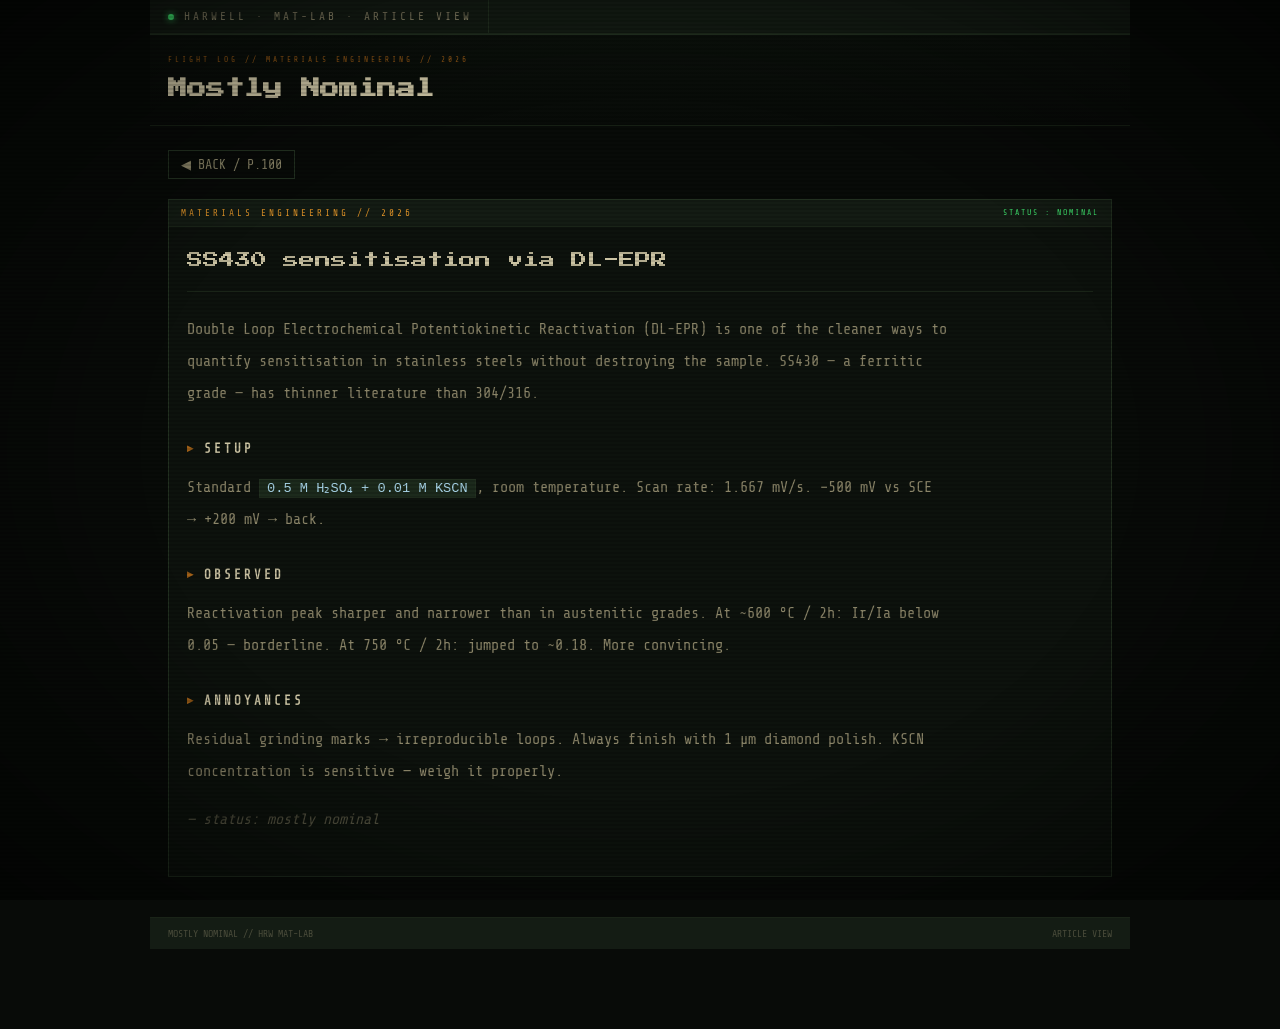
==== articles/ss430-dl-epr.html @ fa731034 "Create ss430-dl-epr.html" ====
<!DOCTYPE html>
<html lang="en">
<head>
  <meta charset="UTF-8" />
  <meta name="viewport" content="width=device-width, initial-scale=1.0" />
  <title>SS430 sensitisation via DL-EPR — Mostly Nominal</title>
  <meta name="description" content="SS430 sensitisation via DL-EPR — notes on ferritic stainless steel sensitisation and electrochemical reactivation testing.">
  <link rel="icon" type="image/png" href="../favicon.png">
  <link href="https://fonts.googleapis.com/css2?family=Press+Start+2P&family=Share+Tech+Mono&display=swap" rel="stylesheet" />
  <style>
    *, *::before, *::after { box-sizing: border-box; margin: 0; padding: 0; }

    :root {
      --bg:      #080b08;
      --surface: #0b0f0b;
      --panel:   #0d120d;
      --olive:   #141c14;
      --olive2:  #1c2a1c;
      --border:  #1a2418;
      --border2: #223020;
      --amber:   #e09428;
      --amber2:  #a06018;
      --amber3:  #5a3a08;
      --cream:   #ccc4a4;
      --cream2:  #8a8468;
      --crt:     #a8d4e8;
      --g-line:  #40e870;
      --mono:    'Share Tech Mono', 'Courier New', monospace;
      --px:      'Press Start 2P', monospace;
    }

    body {
      background: var(--bg);
      color: var(--cream);
      font-family: var(--mono);
      font-size: 16px;
      min-height: 100vh;
      position: relative;
      overflow-x: hidden;
    }

    body::before {
      content: '';
      position: fixed;
      inset: 0;
      background: repeating-linear-gradient(
        0deg,
        transparent,
        transparent 2px,
        rgba(0,0,0,0.13) 2px,
        rgba(0,0,0,0.13) 4px
      );
      pointer-events: none;
      z-index: 9999;
    }

    body::after {
      content: '';
      position: fixed;
      inset: 0;
      background: radial-gradient(ellipse at center, transparent 55%, rgba(0,0,0,0.55) 100%);
      pointer-events: none;
      z-index: 9998;
    }

    .wrap {
      max-width: 980px;
      margin: 0 auto;
      padding: 0 0 80px;
      position: relative;
      z-index: 1;
    }

    .top-strip {
      background: var(--olive);
      border-bottom: 2px solid var(--border2);
      padding: 0 18px;
      display: flex;
      align-items: stretch;
    }

    .strip-id {
      font-size: 0.7rem;
      color: var(--cream2);
      letter-spacing: 3px;
      padding: 10px 16px 10px 0;
      border-right: 1px solid var(--border2);
      display: flex;
      align-items: center;
      flex-shrink: 0;
    }

    .strip-id::before {
      content: '';
      display: inline-block;
      width: 6px;
      height: 6px;
      border-radius: 50%;
      background: var(--g-line);
      box-shadow: 0 0 6px var(--g-line);
      margin-right: 10px;
    }

    header {
      padding: 20px 18px 18px;
      border-bottom: 1px solid var(--border);
      background: linear-gradient(180deg, #0c110c 0%, var(--bg) 100%);
    }

    .h-badge {
      font-size: 0.48rem;
      letter-spacing: 3px;
      color: var(--amber2);
      margin-bottom: 8px;
    }

    h1 {
      font-family: var(--px);
      font-size: clamp(0.95rem, 2.2vw, 1.2rem);
      color: var(--cream);
      line-height: 1.8;
    }

    .content {
      padding: 24px 18px 0;
    }

    .back {
      display: inline-flex;
      align-items: center;
      gap: 7px;
      font-size: 0.84rem;
      color: var(--cream2);
      cursor: pointer;
      padding: 6px 12px;
      border: 1px solid var(--border2);
      text-decoration: none;
      margin-bottom: 20px;
      transition: color 0.1s, border-color 0.1s;
    }

    .back:hover {
      color: var(--cream);
      border-color: var(--amber2);
    }

    .post-shell {
      border: 1px solid var(--border2);
      background: var(--panel);
    }

    .post-head {
      background: var(--olive);
      border-bottom: 1px solid var(--border);
      padding: 8px 12px;
      display: flex;
      justify-content: space-between;
      gap: 12px;
      align-items: center;
      flex-wrap: wrap;
    }

    .post-meta {
      font-size: 0.58rem;
      color: var(--amber);
      letter-spacing: 3px;
    }

    .post-state {
      font-size: 0.5rem;
      color: var(--g-line);
      letter-spacing: 2px;
    }

    .post-body-wrap {
      padding: 18px 18px 24px;
    }

    .post-title {
      font-family: var(--px);
      font-size: clamp(0.85rem, 2vw, 1rem);
      line-height: 1.9;
      color: var(--cream);
      margin-bottom: 22px;
      padding-bottom: 16px;
      border-bottom: 1px solid var(--border);
    }

    .post-body {
      font-size: 0.95rem;
      line-height: 2.1;
      color: var(--cream2);
      max-width: 760px;
    }

    .post-body p { margin-bottom: 16px; }

    .post-body h3 {
      font-size: 0.78rem;
      color: var(--cream);
      letter-spacing: 3px;
      text-transform: uppercase;
      margin: 26px 0 10px;
      display: flex;
      align-items: center;
      gap: 8px;
    }

    .post-body h3::before {
      content: '▶';
      font-size: 0.52rem;
      color: var(--amber2);
    }

    .post-body code {
      background: var(--olive2);
      color: var(--crt);
      padding: 1px 7px;
      font-size: 0.9em;
      border: 1px solid var(--border2);
    }

    .post-body em {
      color: var(--cream2);
      opacity: 0.55;
      font-style: italic;
    }

    footer {
      margin-top: 40px;
      padding: 10px 18px;
      border-top: 1px solid var(--border);
      background: var(--olive);
      display: flex;
      justify-content: space-between;
      gap: 6px;
    }

    footer span {
      font-size: 0.62rem;
      color: var(--cream2);
      opacity: 0.45;
    }
  </style>
</head>
<body>
  <div class="wrap">
    <div class="top-strip">
      <div class="strip-id">HARWELL · MAT-LAB · ARTICLE VIEW</div>
    </div>

    <header>
      <div class="h-badge">FLIGHT LOG // MATERIALS ENGINEERING // 2026</div>
      <h1>Mostly Nominal</h1>
    </header>

    <div class="content">
      <a class="back" href="../index.html">◀ BACK / P.100</a>

      <div class="post-shell">
        <div class="post-head">
          <span class="post-meta">MATERIALS ENGINEERING // 2026</span>
          <span class="post-state">STATUS : NOMINAL</span>
        </div>

        <div class="post-body-wrap">
          <div class="post-title">SS430 sensitisation via DL-EPR</div>

          <div class="post-body">
            <p>Double Loop Electrochemical Potentiokinetic Reactivation (DL-EPR) is one of the cleaner ways to quantify sensitisation in stainless steels without destroying the sample. SS430 — a ferritic grade — has thinner literature than 304/316.</p>

            <h3>Setup</h3>
            <p>Standard <code>0.5 M H₂SO₄ + 0.01 M KSCN</code>, room temperature. Scan rate: 1.667 mV/s. −500 mV vs SCE → +200 mV → back.</p>

            <h3>Observed</h3>
            <p>Reactivation peak sharper and narrower than in austenitic grades. At ~600 °C / 2h: Ir/Ia below 0.05 — borderline. At 750 °C / 2h: jumped to ~0.18. More convincing.</p>

            <h3>Annoyances</h3>
            <p>Residual grinding marks → irreproducible loops. Always finish with 1 µm diamond polish. KSCN concentration is sensitive — weigh it properly.</p>

            <p><em>— status: mostly nominal</em></p>
          </div>
        </div>
      </div>
    </div>

    <footer>
      <span>MOSTLY NOMINAL // HRW MAT-LAB</span>
      <span>ARTICLE VIEW</span>
    </footer>
  </div>
</body>
</html>
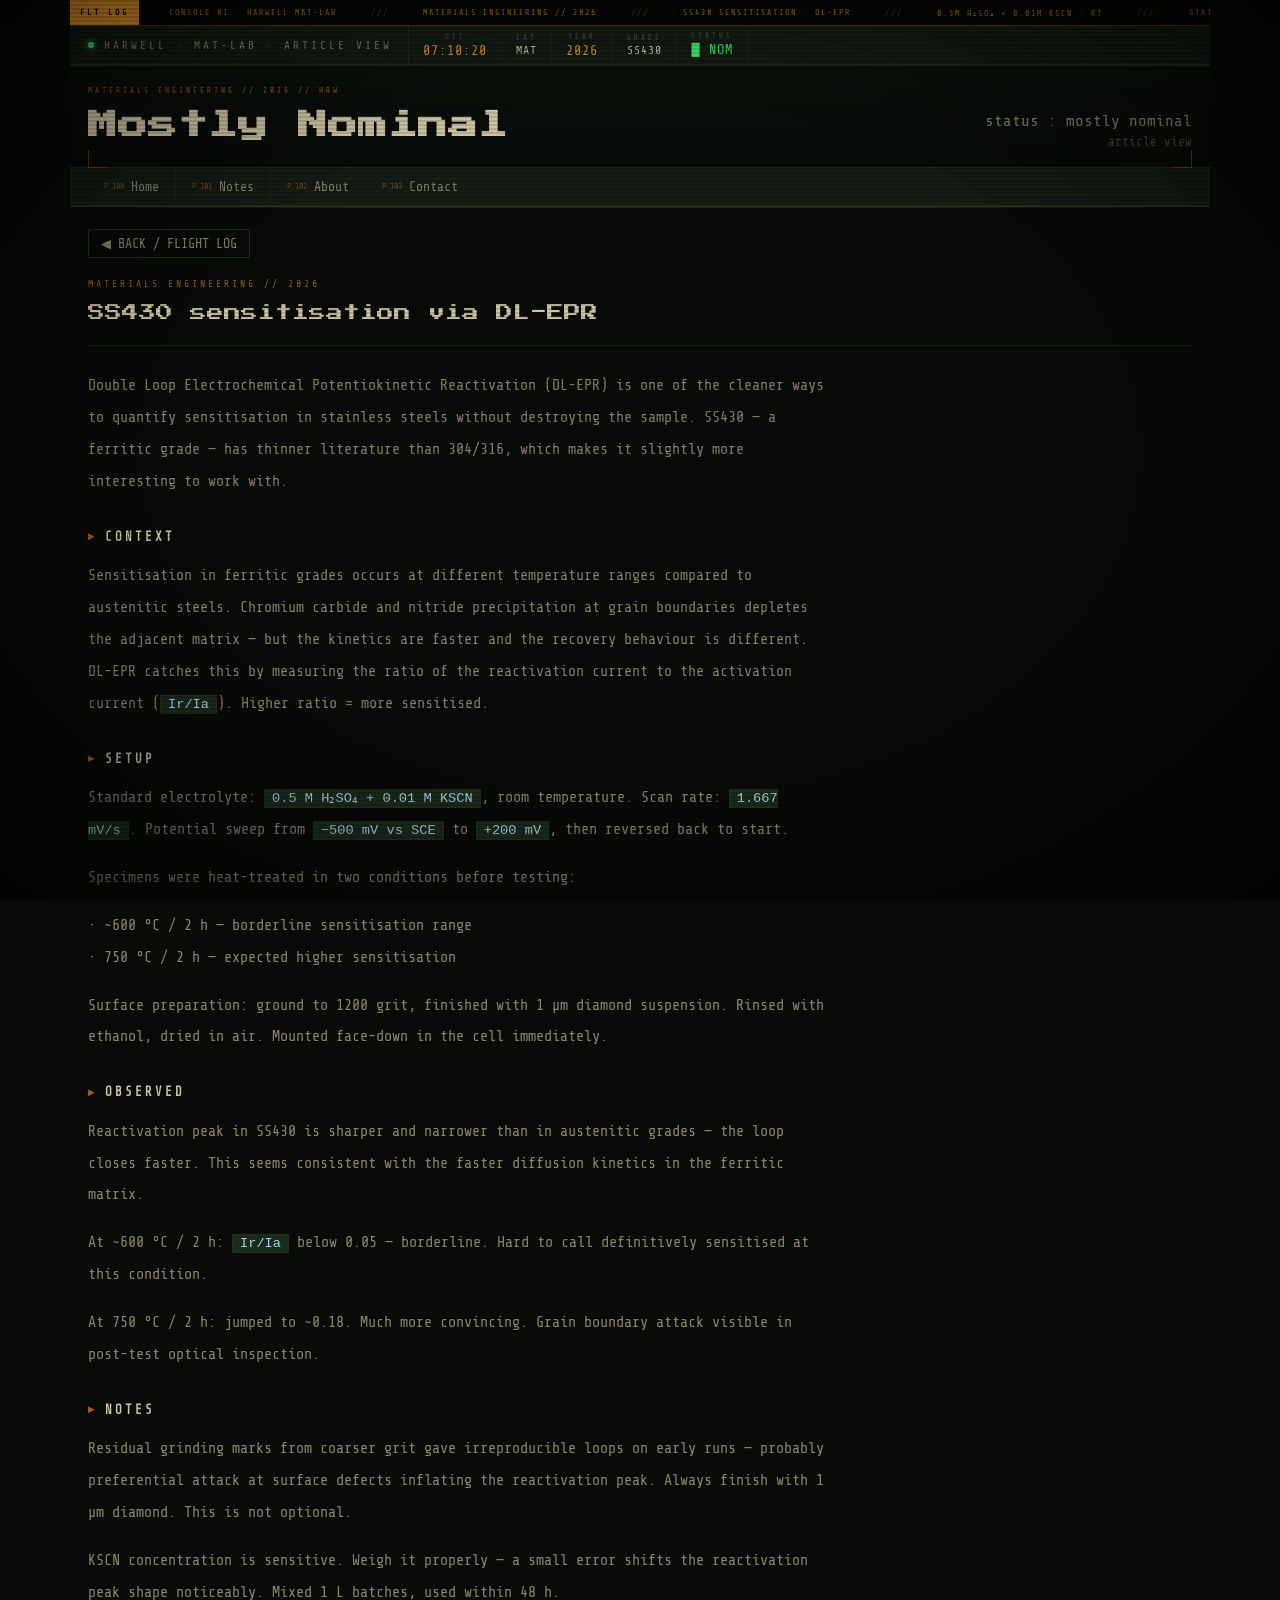
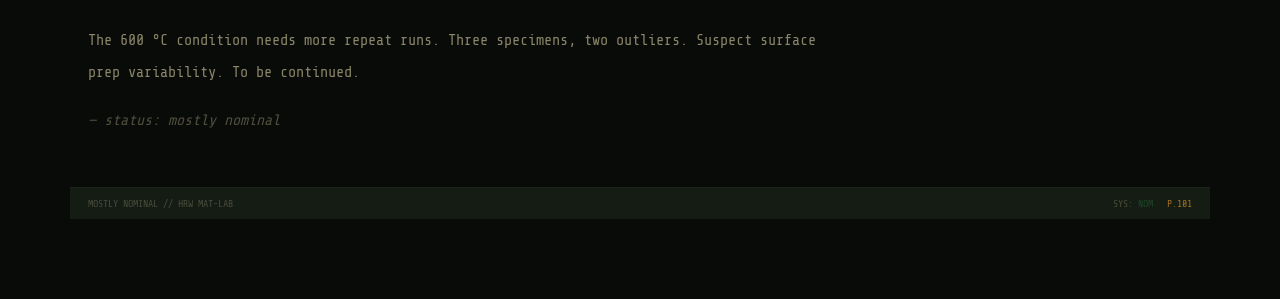
==== commit 9a21be06: "Revise HTML structure and metadata for SS430 article Updated the title and meta description for clar" ====
--- a/articles/ss430-dl-epr.html
+++ b/articles/ss430-dl-epr.html
@@ -3,291 +3,151 @@
 <head>
   <meta charset="UTF-8" />
   <meta name="viewport" content="width=device-width, initial-scale=1.0" />
-  <title>SS430 sensitisation via DL-EPR — Mostly Nominal</title>
-  <meta name="description" content="SS430 sensitisation via DL-EPR — notes on ferritic stainless steel sensitisation and electrochemical reactivation testing.">
+  <title>SS430 Sensitisation via DL-EPR — Mostly Nominal</title>
+  <meta name="description" content="DL-EPR measurements on ferritic stainless SS430 — setup, observations, and notes on surface prep.">
+  <meta name="robots" content="index, follow">
+  <meta property="og:title" content="SS430 Sensitisation via DL-EPR — Mostly Nominal">
+  <meta property="og:description" content="DL-EPR measurements on ferritic stainless SS430 — setup, observations, and notes on surface prep.">
+  <meta property="og:type" content="article">
   <link rel="icon" type="image/png" href="../favicon.png">
   <link href="https://fonts.googleapis.com/css2?family=Press+Start+2P&family=Share+Tech+Mono&display=swap" rel="stylesheet" />
-  <style>
-    *, *::before, *::after { box-sizing: border-box; margin: 0; padding: 0; }
-
-    :root {
-      --bg:      #080b08;
-      --surface: #0b0f0b;
-      --panel:   #0d120d;
-      --olive:   #141c14;
-      --olive2:  #1c2a1c;
-      --border:  #1a2418;
-      --border2: #223020;
-      --amber:   #e09428;
-      --amber2:  #a06018;
-      --amber3:  #5a3a08;
-      --cream:   #ccc4a4;
-      --cream2:  #8a8468;
-      --crt:     #a8d4e8;
-      --g-line:  #40e870;
-      --mono:    'Share Tech Mono', 'Courier New', monospace;
-      --px:      'Press Start 2P', monospace;
-    }
-
-    body {
-      background: var(--bg);
-      color: var(--cream);
-      font-family: var(--mono);
-      font-size: 16px;
-      min-height: 100vh;
-      position: relative;
-      overflow-x: hidden;
-    }
-
-    body::before {
-      content: '';
-      position: fixed;
-      inset: 0;
-      background: repeating-linear-gradient(
-        0deg,
-        transparent,
-        transparent 2px,
-        rgba(0,0,0,0.13) 2px,
-        rgba(0,0,0,0.13) 4px
-      );
-      pointer-events: none;
-      z-index: 9999;
-    }
-
-    body::after {
-      content: '';
-      position: fixed;
-      inset: 0;
-      background: radial-gradient(ellipse at center, transparent 55%, rgba(0,0,0,0.55) 100%);
-      pointer-events: none;
-      z-index: 9998;
-    }
-
-    .wrap {
-      max-width: 980px;
-      margin: 0 auto;
-      padding: 0 0 80px;
-      position: relative;
-      z-index: 1;
-    }
-
-    .top-strip {
-      background: var(--olive);
-      border-bottom: 2px solid var(--border2);
-      padding: 0 18px;
-      display: flex;
-      align-items: stretch;
-    }
-
-    .strip-id {
-      font-size: 0.7rem;
-      color: var(--cream2);
-      letter-spacing: 3px;
-      padding: 10px 16px 10px 0;
-      border-right: 1px solid var(--border2);
-      display: flex;
-      align-items: center;
-      flex-shrink: 0;
-    }
-
-    .strip-id::before {
-      content: '';
-      display: inline-block;
-      width: 6px;
-      height: 6px;
-      border-radius: 50%;
-      background: var(--g-line);
-      box-shadow: 0 0 6px var(--g-line);
-      margin-right: 10px;
-    }
-
-    header {
-      padding: 20px 18px 18px;
-      border-bottom: 1px solid var(--border);
-      background: linear-gradient(180deg, #0c110c 0%, var(--bg) 100%);
-    }
-
-    .h-badge {
-      font-size: 0.48rem;
-      letter-spacing: 3px;
-      color: var(--amber2);
-      margin-bottom: 8px;
-    }
-
-    h1 {
-      font-family: var(--px);
-      font-size: clamp(0.95rem, 2.2vw, 1.2rem);
-      color: var(--cream);
-      line-height: 1.8;
-    }
-
-    .content {
-      padding: 24px 18px 0;
-    }
-
-    .back {
-      display: inline-flex;
-      align-items: center;
-      gap: 7px;
-      font-size: 0.84rem;
-      color: var(--cream2);
-      cursor: pointer;
-      padding: 6px 12px;
-      border: 1px solid var(--border2);
-      text-decoration: none;
-      margin-bottom: 20px;
-      transition: color 0.1s, border-color 0.1s;
-    }
-
-    .back:hover {
-      color: var(--cream);
-      border-color: var(--amber2);
-    }
-
-    .post-shell {
-      border: 1px solid var(--border2);
-      background: var(--panel);
-    }
-
-    .post-head {
-      background: var(--olive);
-      border-bottom: 1px solid var(--border);
-      padding: 8px 12px;
-      display: flex;
-      justify-content: space-between;
-      gap: 12px;
-      align-items: center;
-      flex-wrap: wrap;
-    }
-
-    .post-meta {
-      font-size: 0.58rem;
-      color: var(--amber);
-      letter-spacing: 3px;
-    }
-
-    .post-state {
-      font-size: 0.5rem;
-      color: var(--g-line);
-      letter-spacing: 2px;
-    }
-
-    .post-body-wrap {
-      padding: 18px 18px 24px;
-    }
-
-    .post-title {
-      font-family: var(--px);
-      font-size: clamp(0.85rem, 2vw, 1rem);
-      line-height: 1.9;
-      color: var(--cream);
-      margin-bottom: 22px;
-      padding-bottom: 16px;
-      border-bottom: 1px solid var(--border);
-    }
-
-    .post-body {
-      font-size: 0.95rem;
-      line-height: 2.1;
-      color: var(--cream2);
-      max-width: 760px;
-    }
-
-    .post-body p { margin-bottom: 16px; }
-
-    .post-body h3 {
-      font-size: 0.78rem;
-      color: var(--cream);
-      letter-spacing: 3px;
-      text-transform: uppercase;
-      margin: 26px 0 10px;
-      display: flex;
-      align-items: center;
-      gap: 8px;
-    }
-
-    .post-body h3::before {
-      content: '▶';
-      font-size: 0.52rem;
-      color: var(--amber2);
-    }
-
-    .post-body code {
-      background: var(--olive2);
-      color: var(--crt);
-      padding: 1px 7px;
-      font-size: 0.9em;
-      border: 1px solid var(--border2);
-    }
-
-    .post-body em {
-      color: var(--cream2);
-      opacity: 0.55;
-      font-style: italic;
-    }
-
-    footer {
-      margin-top: 40px;
-      padding: 10px 18px;
-      border-top: 1px solid var(--border);
-      background: var(--olive);
-      display: flex;
-      justify-content: space-between;
-      gap: 6px;
-    }
-
-    footer span {
-      font-size: 0.62rem;
-      color: var(--cream2);
-      opacity: 0.45;
-    }
-  </style>
+  <link rel="stylesheet" href="../assets/css/style.css">
 </head>
 <body>
-  <div class="wrap">
-    <div class="top-strip">
-      <div class="strip-id">HARWELL · MAT-LAB · ARTICLE VIEW</div>
+<div class="wrap">
+
+  <div class="ticker-wrap">
+    <div class="ticker-label">FLT LOG</div>
+    <div class="ticker-track">
+      <span>CONSOLE 01 · HARWELL MAT-LAB</span><span class="sep">///</span>
+      <span>MATERIALS ENGINEERING // 2026</span><span class="sep">///</span>
+      <span>SS430 SENSITISATION · DL-EPR</span><span class="sep">///</span>
+      <span>0.5M H₂SO₄ + 0.01M KSCN · RT</span><span class="sep">///</span>
+      <span>STATUS: NOMINAL</span><span class="sep">///</span>
+      <span>CONSOLE 01 · HARWELL MAT-LAB</span><span class="sep">///</span>
+      <span>MATERIALS ENGINEERING // 2026</span><span class="sep">///</span>
+      <span>SS430 SENSITISATION · DL-EPR</span><span class="sep">///</span>
+      <span>0.5M H₂SO₄ + 0.01M KSCN · RT</span><span class="sep">///</span>
+      <span>STATUS: NOMINAL</span><span class="sep">///</span>
     </div>
+  </div>
 
-    <header>
-      <div class="h-badge">FLIGHT LOG // MATERIALS ENGINEERING // 2026</div>
-      <h1>Mostly Nominal</h1>
-    </header>
-
-    <div class="content">
-      <a class="back" href="../index.html">◀ BACK / P.100</a>
-
-      <div class="post-shell">
-        <div class="post-head">
-          <span class="post-meta">MATERIALS ENGINEERING // 2026</span>
-          <span class="post-state">STATUS : NOMINAL</span>
-        </div>
-
-        <div class="post-body-wrap">
-          <div class="post-title">SS430 sensitisation via DL-EPR</div>
-
-          <div class="post-body">
-            <p>Double Loop Electrochemical Potentiokinetic Reactivation (DL-EPR) is one of the cleaner ways to quantify sensitisation in stainless steels without destroying the sample. SS430 — a ferritic grade — has thinner literature than 304/316.</p>
-
-            <h3>Setup</h3>
-            <p>Standard <code>0.5 M H₂SO₄ + 0.01 M KSCN</code>, room temperature. Scan rate: 1.667 mV/s. −500 mV vs SCE → +200 mV → back.</p>
-
-            <h3>Observed</h3>
-            <p>Reactivation peak sharper and narrower than in austenitic grades. At ~600 °C / 2h: Ir/Ia below 0.05 — borderline. At 750 °C / 2h: jumped to ~0.18. More convincing.</p>
-
-            <h3>Annoyances</h3>
-            <p>Residual grinding marks → irreproducible loops. Always finish with 1 µm diamond polish. KSCN concentration is sensitive — weigh it properly.</p>
-
-            <p><em>— status: mostly nominal</em></p>
-          </div>
-        </div>
+  <div class="top-strip">
+    <div class="strip-id">HARWELL · MAT-LAB · ARTICLE VIEW</div>
+    <div class="readouts">
+      <div class="r-cell">
+        <span class="r-lbl">UTC</span>
+        <span class="r-val" id="clk">--:--:--</span>
+      </div>
+      <div class="r-cell">
+        <span class="r-lbl">CAT</span>
+        <span class="r-val c">MAT</span>
+      </div>
+      <div class="r-cell">
+        <span class="r-lbl">YEAR</span>
+        <span class="r-val a">2026</span>
+      </div>
+      <div class="r-cell">
+        <span class="r-lbl">GRADE</span>
+        <span class="r-val c">SS430</span>
+      </div>
+      <div class="r-cell">
+        <span class="r-lbl">STATUS</span>
+        <span class="r-val g"><span class="blink">█</span> NOM</span>
       </div>
     </div>
+  </div>
 
-    <footer>
-      <span>MOSTLY NOMINAL // HRW MAT-LAB</span>
-      <span>ARTICLE VIEW</span>
-    </footer>
+  <header>
+    <div>
+      <div class="h-badge">MATERIALS ENGINEERING // 2026 // HRW</div>
+      <h1>Mostly Nominal</h1>
+    </div>
+    <div class="h-right">
+      <div class="stat">status : mostly nominal</div>
+      <div class="sub">article view</div>
+    </div>
+  </header>
+
+  <nav>
+    <a href="../index.html"><span class="pn">P.100</span> Home</a>
+    <a href="../index.html"><span class="pn">P.101</span> Notes</a>
+    <a href="../index.html#about"><span class="pn">P.102</span> About</a>
+    <a href="../index.html#contact"><span class="pn">P.103</span> Contact</a>
+  </nav>
+
+  <div class="content">
+    <a class="back" href="../index.html">◀ BACK / FLIGHT LOG</a>
+
+    <div class="post-cat">MATERIALS ENGINEERING // 2026</div>
+    <div class="post-title">SS430 sensitisation via DL-EPR</div>
+
+    <div class="post-body">
+
+      <p>Double Loop Electrochemical Potentiokinetic Reactivation (DL-EPR) is one of the
+      cleaner ways to quantify sensitisation in stainless steels without destroying the sample.
+      SS430 — a ferritic grade — has thinner literature than 304/316, which makes it
+      slightly more interesting to work with.</p>
+
+      <h3>Context</h3>
+      <p>Sensitisation in ferritic grades occurs at different temperature ranges compared
+      to austenitic steels. Chromium carbide and nitride precipitation at grain boundaries
+      depletes the adjacent matrix — but the kinetics are faster and the recovery behaviour
+      is different. DL-EPR catches this by measuring the ratio of the reactivation current
+      to the activation current (<code>Ir/Ia</code>). Higher ratio = more sensitised.</p>
+
+      <h3>Setup</h3>
+      <p>Standard electrolyte: <code>0.5 M H₂SO₄ + 0.01 M KSCN</code>, room temperature.
+      Scan rate: <code>1.667 mV/s</code>. Potential sweep from <code>−500 mV vs SCE</code>
+      to <code>+200 mV</code>, then reversed back to start.</p>
+      <p>Specimens were heat-treated in two conditions before testing:</p>
+      <p>· ~600 °C / 2 h — borderline sensitisation range<br>
+         · 750 °C / 2 h — expected higher sensitisation</p>
+      <p>Surface preparation: ground to 1200 grit, finished with 1 µm diamond suspension.
+      Rinsed with ethanol, dried in air. Mounted face-down in the cell immediately.</p>
+
+      <h3>Observed</h3>
+      <p>Reactivation peak in SS430 is sharper and narrower than in austenitic grades —
+      the loop closes faster. This seems consistent with the faster diffusion kinetics
+      in the ferritic matrix.</p>
+      <p>At ~600 °C / 2 h: <code>Ir/Ia</code> below 0.05 — borderline. Hard to call
+      definitively sensitised at this condition.</p>
+      <p>At 750 °C / 2 h: jumped to ~0.18. Much more convincing. Grain boundary attack
+      visible in post-test optical inspection.</p>
+
+      <h3>Notes</h3>
+      <p>Residual grinding marks from coarser grit gave irreproducible loops on early runs —
+      probably preferential attack at surface defects inflating the reactivation peak.
+      Always finish with 1 µm diamond. This is not optional.</p>
+      <p>KSCN concentration is sensitive. Weigh it properly — a small error shifts the
+      reactivation peak shape noticeably. Mixed 1 L batches, used within 48 h.</p>
+      <p>The 600 °C condition needs more repeat runs. Three specimens, two outliers.
+      Suspect surface prep variability. To be continued.</p>
+
+      <p><em>— status: mostly nominal</em></p>
+
+    </div>
   </div>
+
+  <footer>
+    <span>MOSTLY NOMINAL // HRW MAT-LAB</span>
+    <div class="fc">
+      <span>SYS: <span style="color:var(--g-line)">NOM</span></span>
+      <span class="pn">P.101</span>
+    </div>
+  </footer>
+
+</div>
+
+<script>
+  function tick() {
+    const n = new Date();
+    const pad = v => String(v).padStart(2,'0');
+    const el = document.getElementById('clk');
+    if (el) el.textContent = pad(n.getUTCHours())+':'+pad(n.getUTCMinutes())+':'+pad(n.getUTCSeconds());
+  }
+  tick();
+  setInterval(tick, 1000);
+</script>
 </body>
 </html>
--- a/assets/css/style.css
+++ b/assets/css/style.css
@@ -0,0 +1,569 @@
+/* ============================================================
+   MOSTLY NOMINAL — style.css
+   Shared across index + all article pages
+   ============================================================ */
+
+*, *::before, *::after { box-sizing: border-box; margin: 0; padding: 0; }
+
+:root {
+  --bg:      #080b08;
+  --surface: #0b0f0b;
+  --panel:   #0d120d;
+  --panel2:  #0f140f;
+  --olive:   #141c14;
+  --olive2:  #1c2a1c;
+  --border:  #1a2418;
+  --border2: #223020;
+  --amber:   #e09428;
+  --amber2:  #a06018;
+  --amber3:  #5a3a08;
+  --cream:   #ccc4a4;
+  --cream2:  #8a8468;
+  --crt:     #a8d4e8;
+  --g-line:  #40e870;
+  --g-dim:   #206438;
+  --y-line:  #e0d040;
+  --r-line:  #e04030;
+  --c-line:  #30d0c8;
+  --orange:  #ff8028;
+  --mono:    'Share Tech Mono', 'Courier New', monospace;
+  --px:      'Press Start 2P', monospace;
+}
+
+body {
+  background: var(--bg);
+  color: var(--cream);
+  font-family: var(--mono);
+  font-size: 16px;
+  min-height: 100vh;
+  position: relative;
+  overflow-x: hidden;
+}
+
+/* CRT scanlines */
+body::before {
+  content: '';
+  position: fixed;
+  inset: 0;
+  background: repeating-linear-gradient(
+    0deg,
+    transparent,
+    transparent 2px,
+    rgba(0,0,0,0.13) 2px,
+    rgba(0,0,0,0.13) 4px
+  );
+  pointer-events: none;
+  z-index: 9999;
+}
+
+/* Vignette */
+body::after {
+  content: '';
+  position: fixed;
+  inset: 0;
+  background: radial-gradient(ellipse at center, transparent 55%, rgba(0,0,0,0.55) 100%);
+  pointer-events: none;
+  z-index: 9998;
+}
+
+/* ── Layout ── */
+.wrap { max-width: 1140px; margin: 0 auto; padding: 0 0 80px; }
+
+/* ── Ticker ── */
+.ticker-wrap {
+  background: #060906;
+  border-bottom: 1px solid var(--amber3);
+  overflow: hidden;
+  height: 26px;
+  display: flex;
+  align-items: center;
+}
+.ticker-label {
+  flex-shrink: 0;
+  background: var(--amber);
+  color: #050704;
+  font-size: 0.52rem;
+  letter-spacing: 3px;
+  padding: 0 10px;
+  height: 100%;
+  display: flex;
+  align-items: center;
+  font-weight: bold;
+}
+.ticker-track {
+  display: flex;
+  white-space: nowrap;
+  animation: ticker 38s linear infinite;
+}
+.ticker-track span {
+  font-size: 0.52rem;
+  color: var(--amber);
+  letter-spacing: 2px;
+  padding: 0 30px;
+  opacity: 0.75;
+}
+.ticker-track span.sep {
+  color: var(--amber3);
+  padding: 0 4px;
+  opacity: 1;
+}
+@keyframes ticker {
+  0%   { transform: translateX(0); }
+  100% { transform: translateX(-50%); }
+}
+
+/* ── Top strip ── */
+.top-strip {
+  background: var(--olive);
+  border-bottom: 2px solid var(--border2);
+  padding: 0 18px;
+  display: flex;
+  align-items: stretch;
+}
+.strip-id {
+  font-size: 0.7rem;
+  color: var(--cream2);
+  letter-spacing: 3px;
+  padding: 10px 16px 10px 0;
+  border-right: 1px solid var(--border2);
+  display: flex;
+  align-items: center;
+  flex-shrink: 0;
+}
+.strip-id::before {
+  content: '';
+  display: inline-block;
+  width: 6px; height: 6px;
+  border-radius: 50%;
+  background: var(--g-line);
+  box-shadow: 0 0 6px var(--g-line);
+  margin-right: 10px;
+  animation: bl 2.2s ease-in-out infinite;
+}
+.readouts { display: flex; flex-wrap: wrap; }
+.r-cell {
+  display: flex;
+  flex-direction: column;
+  align-items: center;
+  justify-content: center;
+  padding: 6px 14px;
+  border-right: 1px solid var(--border);
+  gap: 2px;
+}
+.r-lbl { font-size: 0.44rem; color: var(--cream2); letter-spacing: 3px; opacity: 0.55; }
+.r-val { font-size: 0.85rem; color: var(--amber); letter-spacing: 1px; }
+.r-val.g   { color: var(--g-line); }
+.r-val.c   { color: var(--cream); font-size: 0.72rem; }
+.r-val.red { color: var(--r-line); }
+
+.blink { animation: bl 1.1s step-end infinite; }
+@keyframes bl { 0%,100%{opacity:1} 50%{opacity:0} }
+
+/* ── Header ── */
+header {
+  padding: 20px 18px 18px;
+  border-bottom: 1px solid var(--border);
+  display: flex;
+  align-items: flex-end;
+  justify-content: space-between;
+  gap: 20px;
+  background: linear-gradient(180deg, #0c110c 0%, var(--bg) 100%);
+  position: relative;
+}
+header::before, header::after {
+  content: '';
+  position: absolute;
+  width: 18px; height: 18px;
+  bottom: -1px;
+}
+header::before { left: 18px;  border-left:  1px solid var(--amber3); border-bottom: 1px solid var(--amber3); }
+header::after  { right: 18px; border-right: 1px solid var(--amber3); border-bottom: 1px solid var(--amber3); }
+
+h1 {
+  font-family: var(--px);
+  font-size: clamp(1.1rem, 3vw, 1.85rem);
+  color: var(--cream);
+  line-height: 1.6;
+}
+.h-badge { font-size: 0.48rem; letter-spacing: 3px; color: var(--amber2); margin-bottom: 7px; }
+.h-right { text-align: right; }
+.h-right .stat { font-size: 1rem; color: var(--cream2); }
+.h-right .sub  { font-size: 0.78rem; color: var(--cream2); opacity: 0.5; margin-top: 5px; }
+
+/* ── Nav ── */
+nav {
+  background: var(--olive);
+  border-bottom: 2px solid var(--border2);
+  display: flex;
+  padding: 0 18px;
+  position: relative;
+}
+nav::after {
+  content: '';
+  position: absolute;
+  bottom: -3px; left: 0; right: 0;
+  height: 1px;
+  background: linear-gradient(90deg, transparent, var(--amber3) 30%, var(--amber3) 70%, transparent);
+  opacity: 0.5;
+}
+nav a {
+  font-size: 0.82rem;
+  color: var(--cream2);
+  text-decoration: none;
+  padding: 11px 16px;
+  cursor: pointer;
+  border-right: 1px solid var(--border);
+  display: flex;
+  align-items: center;
+  gap: 7px;
+  transition: background 0.1s, color 0.1s;
+}
+nav a .pn { font-size: 0.52rem; color: var(--amber2); opacity: 0.7; }
+nav a:hover,
+nav a.active { background: var(--olive2); color: var(--cream); }
+nav a.active .pn { opacity: 1; color: var(--amber); }
+nav a.active { border-top: 1px solid var(--amber3); }
+
+/* ── Content ── */
+.content { padding: 22px 18px 0; }
+
+/* ── Intro (index only) ── */
+.intro {
+  display: grid;
+  grid-template-columns: 1fr 320px;
+  gap: 18px;
+  align-items: start;
+  padding-bottom: 20px;
+  border-bottom: 1px solid var(--border);
+  margin-bottom: 20px;
+}
+.intro-left { display: flex; flex-direction: column; gap: 12px; }
+
+/* ── MC Panel ── */
+.mc-panel {
+  border: 1px solid var(--border2);
+  background: var(--panel);
+  position: relative;
+}
+.mc-panel::before {
+  content: '';
+  position: absolute;
+  top: 0; left: 0; right: 0;
+  height: 1px;
+  background: linear-gradient(90deg, var(--amber3), transparent);
+}
+.mc-panel-head {
+  background: var(--olive);
+  border-bottom: 1px solid var(--border);
+  padding: 5px 10px;
+  display: flex;
+  align-items: center;
+  justify-content: space-between;
+}
+.mc-panel-head .mc-id {
+  font-size: 0.5rem;
+  color: var(--amber);
+  letter-spacing: 3px;
+}
+.mc-panel-head .mc-status {
+  font-size: 0.46rem;
+  color: var(--g-line);
+  letter-spacing: 2px;
+  display: flex;
+  align-items: center;
+  gap: 5px;
+}
+.mc-panel-head .mc-status::before {
+  content: '';
+  width: 5px; height: 5px;
+  border-radius: 50%;
+  background: var(--g-line);
+  box-shadow: 0 0 4px var(--g-line);
+}
+.mc-panel-body { padding: 12px 14px; }
+
+.intro-text p { font-size: 0.95rem; line-height: 2; color: var(--cream2); margin-bottom: 10px; }
+.intro-text p:last-child { margin-bottom: 0; }
+.intro-text em { color: var(--cream); font-style: normal; }
+
+/* ── Status grid ── */
+.status-grid {
+  display: grid;
+  grid-template-columns: repeat(4, 1fr);
+  gap: 1px;
+  background: var(--border);
+}
+.sg-cell { background: var(--panel2); padding: 7px 8px; display: flex; flex-direction: column; gap: 2px; }
+.sg-lbl  { font-size: 0.42rem; color: var(--cream2); opacity: 0.5; letter-spacing: 2px; }
+.sg-val  { font-size: 0.8rem; letter-spacing: 1px; }
+.sg-val.g { color: var(--g-line); }
+.sg-val.a { color: var(--amber); }
+.sg-val.r { color: var(--r-line); }
+.sg-val.c { color: var(--c-line); }
+
+/* ── ISS Monitor ── */
+.iss-monitor {
+  background: #040704;
+  border: 1px solid var(--olive2);
+  border-top: 2px solid var(--border2);
+  overflow: hidden;
+  display: flex;
+  flex-direction: column;
+  position: relative;
+}
+.iss-monitor::before {
+  content: '';
+  position: absolute;
+  inset: 0;
+  box-shadow: inset 0 0 20px rgba(0,0,0,0.7);
+  pointer-events: none;
+  z-index: 1;
+}
+.iss-head {
+  background: #070d07;
+  border-bottom: 1px solid var(--border);
+  color: var(--amber);
+  font-size: 0.54rem;
+  letter-spacing: 3px;
+  padding: 6px 9px;
+  display: flex;
+  justify-content: space-between;
+  align-items: center;
+}
+.iss-head-right { font-size: 0.44rem; color: var(--cream2); opacity: 0.4; letter-spacing: 2px; }
+.iss-monitor canvas { display: block; width: 100%; position: relative; z-index: 0; }
+.iss-readout {
+  background: #030603;
+  border-top: 1px solid var(--border);
+  padding: 6px 9px;
+  display: grid;
+  grid-template-columns: 1fr 1fr 1fr auto;
+  gap: 4px;
+  align-items: center;
+}
+.iss-readout .ir     { display: flex; flex-direction: column; gap: 1px; }
+.iss-readout .ir-lbl { font-size: 0.38rem; color: var(--cream2); opacity: 0.4; letter-spacing: 2px; }
+.iss-readout .ir-val { font-size: 0.7rem; color: var(--orange); letter-spacing: 1px; }
+.iss-label  { font-size: 0.38rem; color: var(--cream2); opacity: 0.3; letter-spacing: 2px; text-align: right; }
+.iss-credit {
+  background: #020402;
+  border-top: 1px solid rgba(34,48,32,0.65);
+  padding: 4px 9px 5px;
+  font-size: 0.34rem;
+  letter-spacing: 1.5px;
+  color: var(--cream2);
+  opacity: 0.42;
+  text-align: right;
+  position: relative;
+  z-index: 2;
+}
+
+/* ── Bench panel (index) ── */
+.bench { margin-bottom: 18px; }
+.bench .mc-panel-body p { font-size: 0.95rem; line-height: 1.9; color: var(--cream2); }
+
+/* ── Section label ── */
+.s-label {
+  font-size: 0.66rem;
+  color: var(--cream2);
+  letter-spacing: 3px;
+  display: flex;
+  align-items: center;
+  gap: 10px;
+  margin-bottom: 14px;
+  opacity: 0.8;
+}
+.s-label .tag {
+  background: var(--olive2);
+  color: var(--amber);
+  padding: 4px 9px;
+  font-size: 0.52rem;
+  letter-spacing: 3px;
+  border: 1px solid var(--amber3);
+}
+.s-label::after { content:''; flex:1; height:1px; background: linear-gradient(90deg, var(--border), transparent); }
+
+/* ── Category accordions (index) ── */
+.cats { display: flex; flex-direction: column; gap: 5px; }
+.cat  { border: 1px solid var(--border2); background: var(--panel); position: relative; }
+.cat.d-m { border-left: 2px solid var(--c-line); }
+.cat.d-t { border-left: 2px solid var(--g-line); }
+.cat.d-l { border-left: 2px solid var(--amber); }
+.cat.d-f { border-left: 2px solid var(--r-line); }
+
+.cat-toggle {
+  display: flex;
+  align-items: center;
+  gap: 10px;
+  padding: 11px 14px;
+  cursor: pointer;
+  user-select: none;
+  transition: background 0.1s;
+}
+.cat-toggle:hover { background: var(--olive); }
+.cat-arr { font-size: 0.6rem; color: var(--cream2); transition: transform 0.12s; flex-shrink: 0; opacity: 0.4; }
+.cat.open .cat-arr { transform: rotate(90deg); opacity: 0.9; }
+
+.cat-dot { width: 8px; height: 8px; border-radius: 50%; flex-shrink: 0; }
+.d-m .cat-dot { background: var(--c-line); box-shadow: 0 0 6px var(--c-line); }
+.d-t .cat-dot { background: var(--g-line); box-shadow: 0 0 6px var(--g-line); }
+.d-l .cat-dot { background: var(--amber);  box-shadow: 0 0 6px var(--amber);  }
+.d-f .cat-dot { background: var(--r-line); box-shadow: 0 0 6px var(--r-line); }
+
+.cat-name { font-size: 0.95rem; color: var(--cream); flex: 1; }
+.cat-stat { font-size: 0.56rem; color: var(--cream2); letter-spacing: 2px; opacity: 0.5; }
+.cat.open .cat-stat { color: var(--amber); opacity: 0.9; }
+
+.cat-body {
+  display: none;
+  border-top: 1px solid var(--border);
+  padding: 10px 14px 14px 38px;
+  background: var(--surface);
+}
+.cat.open .cat-body { display: block; }
+
+.yr { font-size: 0.66rem; color: var(--cream2); letter-spacing: 2px; margin: 4px 0 9px; opacity: 0.5; }
+
+/* ── Entry rows ── */
+.entry {
+  display: flex;
+  align-items: center;
+  gap: 10px;
+  padding: 7px 0;
+  font-size: 0.95rem;
+  border-bottom: 1px solid var(--surface);
+}
+.entry:last-child { border-bottom: none; }
+.entry a { color: var(--cream2); text-decoration: none; cursor: pointer; transition: color 0.1s; }
+.entry a::before { content: '→ '; color: var(--amber2); }
+.entry a:hover { color: var(--cream); }
+.entry .ntag {
+  font-size: 0.52rem;
+  border: 1px solid var(--amber2);
+  color: var(--amber);
+  padding: 2px 6px;
+  margin-left: auto;
+  background: rgba(160,96,24,0.08);
+}
+.entry.soon { color: var(--cream2); opacity: 0.35; font-size: 0.88rem; }
+.entry.soon::before { content: '· '; }
+
+/* ── Back button ── */
+.back {
+  display: inline-flex;
+  align-items: center;
+  gap: 7px;
+  font-size: 0.84rem;
+  color: var(--cream2);
+  cursor: pointer;
+  padding: 6px 12px;
+  border: 1px solid var(--border2);
+  text-decoration: none;
+  margin-bottom: 20px;
+  transition: color 0.1s, border-color 0.1s;
+}
+.back:hover { color: var(--cream); border-color: var(--amber2); }
+
+/* ── Article / Post styles ── */
+.post-cat {
+  font-size: 0.62rem;
+  color: var(--amber2);
+  letter-spacing: 3px;
+  margin-bottom: 8px;
+}
+.post-title {
+  font-family: var(--px);
+  font-size: clamp(0.85rem, 2.2vw, 1.05rem);
+  line-height: 1.9;
+  color: var(--cream);
+  margin-bottom: 24px;
+  padding-bottom: 16px;
+  border-bottom: 1px solid var(--border);
+}
+.post-body {
+  font-size: 0.95rem;
+  line-height: 2.1;
+  color: var(--cream2);
+  max-width: 740px;
+}
+.post-body p { margin-bottom: 16px; }
+.post-body h3 {
+  font-size: 0.78rem;
+  color: var(--cream);
+  letter-spacing: 3px;
+  text-transform: uppercase;
+  margin: 26px 0 10px;
+  display: flex;
+  align-items: center;
+  gap: 8px;
+}
+.post-body h3::before { content: '▶'; font-size: 0.52rem; color: var(--amber2); }
+.post-body code {
+  background: var(--olive2);
+  color: var(--crt);
+  padding: 1px 7px;
+  font-size: 0.9em;
+  border: 1px solid var(--border2);
+}
+.post-body em { color: var(--cream2); opacity: 0.55; font-style: italic; }
+
+/* ── Figure / image captions (articles) ── */
+.fig {
+  margin: 22px 0;
+  border: 1px solid var(--olive2);
+  border-top: 2px solid var(--border2);
+  background: #030503;
+  padding: 10px;
+}
+.fig img {
+  display: block;
+  width: 100%;
+  max-width: 100%;
+  height: auto;
+}
+.fig figcaption {
+  margin-top: 7px;
+  font-size: 0.52rem;
+  color: var(--cream2);
+  opacity: 0.55;
+  letter-spacing: 1.5px;
+}
+
+/* ── Static pages (about / contact) ── */
+.s-title {
+  font-family: var(--px);
+  font-size: 0.88rem;
+  color: var(--cream);
+  letter-spacing: 3px;
+  margin-bottom: 20px;
+  padding-bottom: 14px;
+  border-bottom: 1px solid var(--border);
+}
+.s-body { font-size: 0.95rem; line-height: 2.1; color: var(--cream2); max-width: 640px; }
+.s-body p { margin-bottom: 16px; }
+.contact-email { color: var(--crt); text-decoration: none; }
+
+/* ── Footer ── */
+footer {
+  margin-top: 50px;
+  padding: 10px 18px;
+  border-top: 1px solid var(--border);
+  background: var(--olive);
+  display: flex;
+  justify-content: space-between;
+  align-items: center;
+  gap: 6px;
+}
+footer span    { font-size: 0.62rem; color: var(--cream2); opacity: 0.45; }
+footer .pn     { opacity: 0.7; color: var(--amber); }
+footer .fc     { display: flex; gap: 14px; }
+
+/* ── Responsive ── */
+@media (max-width: 780px) {
+  .intro { grid-template-columns: 1fr; }
+  header { flex-direction: column; align-items: flex-start; }
+  .h-right { text-align: left; }
+  nav { flex-wrap: wrap; }
+  .top-strip { flex-direction: column; }
+  .status-grid { grid-template-columns: repeat(2, 1fr); }
+}
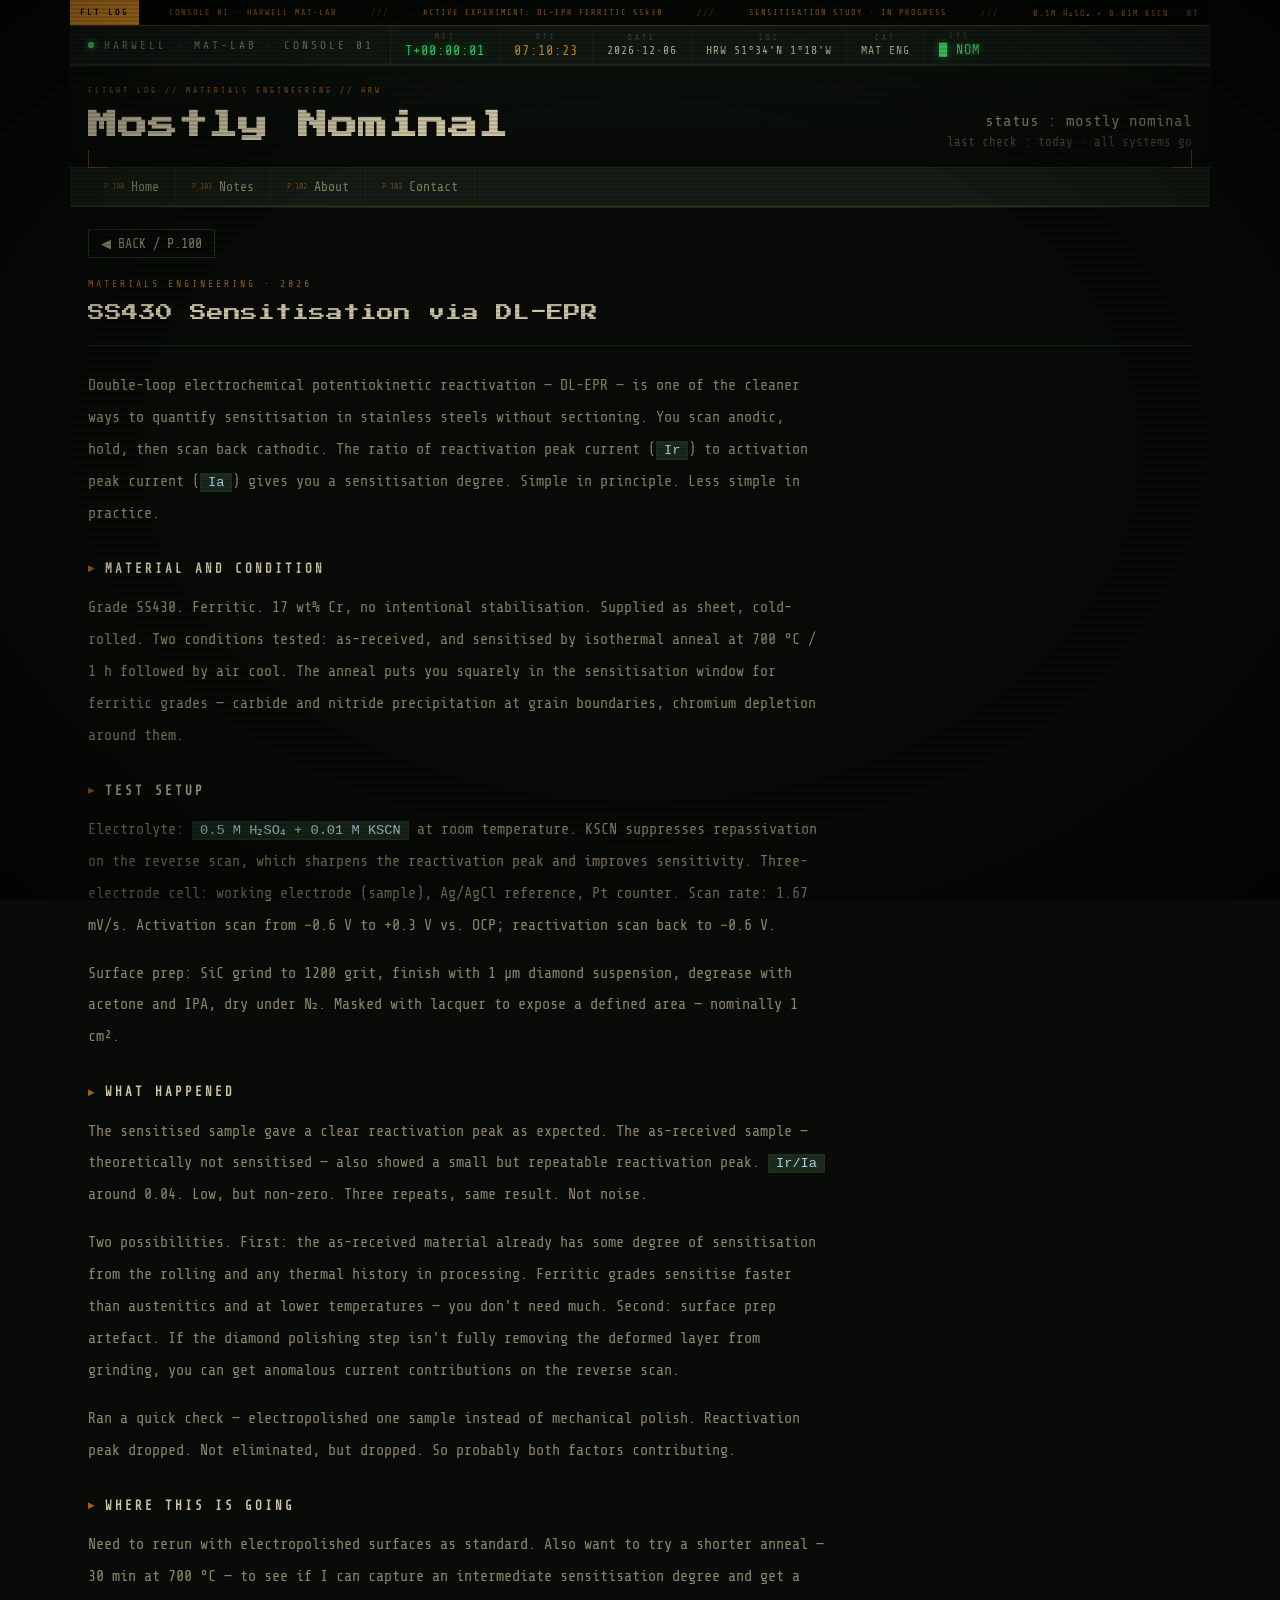
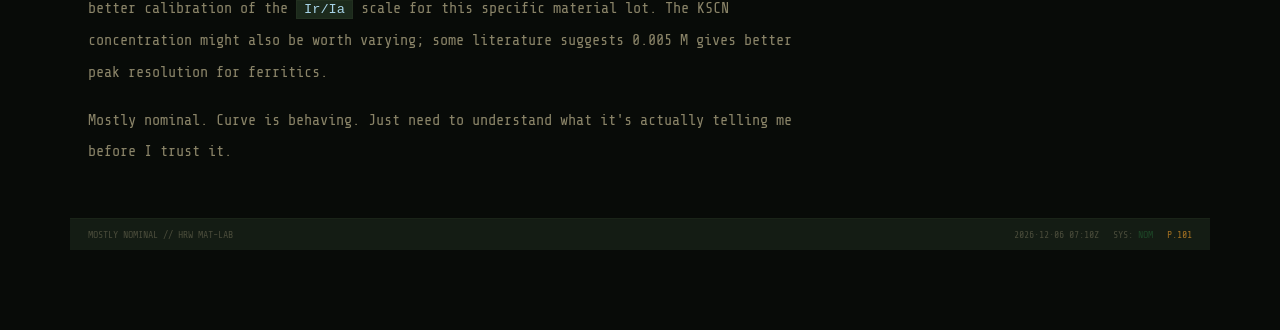
==== commit e67437a8: "Revise content and descriptions for SS430 DL-EPR article Updated the HTML content to provide a more " ====
--- a/articles/ss430-dl-epr.html
+++ b/articles/ss430-dl-epr.html
@@ -4,10 +4,9 @@
   <meta charset="UTF-8" />
   <meta name="viewport" content="width=device-width, initial-scale=1.0" />
   <title>SS430 Sensitisation via DL-EPR — Mostly Nominal</title>
-  <meta name="description" content="DL-EPR measurements on ferritic stainless SS430 — setup, observations, and notes on surface prep.">
+  <meta name="description" content="Double-loop electrochemical potentiokinetic reactivation testing on ferritic stainless steel SS430. Sensitisation study, surface prep observations, and anomalous curve behaviour.">
   <meta name="robots" content="index, follow">
   <meta property="og:title" content="SS430 Sensitisation via DL-EPR — Mostly Nominal">
-  <meta property="og:description" content="DL-EPR measurements on ferritic stainless SS430 — setup, observations, and notes on surface prep.">
   <meta property="og:type" content="article">
   <link rel="icon" type="image/png" href="../favicon.png">
   <link href="https://fonts.googleapis.com/css2?family=Press+Start+2P&family=Share+Tech+Mono&display=swap" rel="stylesheet" />
@@ -20,39 +19,43 @@
     <div class="ticker-label">FLT LOG</div>
     <div class="ticker-track">
       <span>CONSOLE 01 · HARWELL MAT-LAB</span><span class="sep">///</span>
-      <span>MATERIALS ENGINEERING // 2026</span><span class="sep">///</span>
-      <span>SS430 SENSITISATION · DL-EPR</span><span class="sep">///</span>
+      <span>ACTIVE EXPERIMENT: DL-EPR FERRITIC SS430</span><span class="sep">///</span>
+      <span>SENSITISATION STUDY · IN PROGRESS</span><span class="sep">///</span>
       <span>0.5M H₂SO₄ + 0.01M KSCN · RT</span><span class="sep">///</span>
-      <span>STATUS: NOMINAL</span><span class="sep">///</span>
+      <span>SYS STATUS: NOMINAL</span><span class="sep">///</span>
       <span>CONSOLE 01 · HARWELL MAT-LAB</span><span class="sep">///</span>
-      <span>MATERIALS ENGINEERING // 2026</span><span class="sep">///</span>
-      <span>SS430 SENSITISATION · DL-EPR</span><span class="sep">///</span>
+      <span>ACTIVE EXPERIMENT: DL-EPR FERRITIC SS430</span><span class="sep">///</span>
+      <span>SENSITISATION STUDY · IN PROGRESS</span><span class="sep">///</span>
       <span>0.5M H₂SO₄ + 0.01M KSCN · RT</span><span class="sep">///</span>
-      <span>STATUS: NOMINAL</span><span class="sep">///</span>
+      <span>SYS STATUS: NOMINAL</span><span class="sep">///</span>
     </div>
   </div>
 
   <div class="top-strip">
-    <div class="strip-id">HARWELL · MAT-LAB · ARTICLE VIEW</div>
+    <div class="strip-id">HARWELL · MAT-LAB · CONSOLE 01</div>
     <div class="readouts">
+      <div class="r-cell">
+        <span class="r-lbl">MET</span>
+        <span class="r-val g" id="met">T+00:00:00</span>
+      </div>
       <div class="r-cell">
         <span class="r-lbl">UTC</span>
         <span class="r-val" id="clk">--:--:--</span>
       </div>
       <div class="r-cell">
-        <span class="r-lbl">CAT</span>
-        <span class="r-val c">MAT</span>
+        <span class="r-lbl">DATE</span>
+        <span class="r-val c" id="datestamp">---- -- --</span>
       </div>
       <div class="r-cell">
-        <span class="r-lbl">YEAR</span>
-        <span class="r-val a">2026</span>
+        <span class="r-lbl">LOC</span>
+        <span class="r-val c">HRW 51°34'N 1°18'W</span>
       </div>
       <div class="r-cell">
-        <span class="r-lbl">GRADE</span>
-        <span class="r-val c">SS430</span>
+        <span class="r-lbl">CAT</span>
+        <span class="r-val c">MAT ENG</span>
       </div>
       <div class="r-cell">
-        <span class="r-lbl">STATUS</span>
+        <span class="r-lbl">SYS</span>
         <span class="r-val g"><span class="blink">█</span> NOM</span>
       </div>
     </div>
@@ -60,12 +63,12 @@
 
   <header>
     <div>
-      <div class="h-badge">MATERIALS ENGINEERING // 2026 // HRW</div>
+      <div class="h-badge">FLIGHT LOG // MATERIALS ENGINEERING // HRW</div>
       <h1>Mostly Nominal</h1>
     </div>
     <div class="h-right">
       <div class="stat">status : mostly nominal</div>
-      <div class="sub">article view</div>
+      <div class="sub">last check : today · all systems go</div>
     </div>
   </header>
 
@@ -77,77 +80,102 @@
   </nav>
 
   <div class="content">
-    <a class="back" href="../index.html">◀ BACK / FLIGHT LOG</a>
 
-    <div class="post-cat">MATERIALS ENGINEERING // 2026</div>
-    <div class="post-title">SS430 sensitisation via DL-EPR</div>
+    <a class="back" href="../index.html">◀ BACK / P.100</a>
+
+    <div class="post-cat">MATERIALS ENGINEERING · 2026</div>
+    <div class="post-title">SS430 Sensitisation via DL-EPR</div>
 
     <div class="post-body">
 
-      <p>Double Loop Electrochemical Potentiokinetic Reactivation (DL-EPR) is one of the
-      cleaner ways to quantify sensitisation in stainless steels without destroying the sample.
-      SS430 — a ferritic grade — has thinner literature than 304/316, which makes it
-      slightly more interesting to work with.</p>
+      <p>Double-loop electrochemical potentiokinetic reactivation — DL-EPR — is one of the cleaner
+         ways to quantify sensitisation in stainless steels without sectioning. You scan anodic,
+         hold, then scan back cathodic. The ratio of reactivation peak current (<code>Ir</code>)
+         to activation peak current (<code>Ia</code>) gives you a sensitisation degree.
+         Simple in principle. Less simple in practice.</p>
 
-      <h3>Context</h3>
-      <p>Sensitisation in ferritic grades occurs at different temperature ranges compared
-      to austenitic steels. Chromium carbide and nitride precipitation at grain boundaries
-      depletes the adjacent matrix — but the kinetics are faster and the recovery behaviour
-      is different. DL-EPR catches this by measuring the ratio of the reactivation current
-      to the activation current (<code>Ir/Ia</code>). Higher ratio = more sensitised.</p>
+      <h3>Material and condition</h3>
 
-      <h3>Setup</h3>
-      <p>Standard electrolyte: <code>0.5 M H₂SO₄ + 0.01 M KSCN</code>, room temperature.
-      Scan rate: <code>1.667 mV/s</code>. Potential sweep from <code>−500 mV vs SCE</code>
-      to <code>+200 mV</code>, then reversed back to start.</p>
-      <p>Specimens were heat-treated in two conditions before testing:</p>
-      <p>· ~600 °C / 2 h — borderline sensitisation range<br>
-         · 750 °C / 2 h — expected higher sensitisation</p>
-      <p>Surface preparation: ground to 1200 grit, finished with 1 µm diamond suspension.
-      Rinsed with ethanol, dried in air. Mounted face-down in the cell immediately.</p>
+      <p>Grade SS430. Ferritic. 17 wt% Cr, no intentional stabilisation. Supplied as sheet,
+         cold-rolled. Two conditions tested: as-received, and sensitised by isothermal anneal
+         at 700 °C / 1 h followed by air cool. The anneal puts you squarely in the sensitisation
+         window for ferritic grades — carbide and nitride precipitation at grain boundaries,
+         chromium depletion around them.</p>
 
-      <h3>Observed</h3>
-      <p>Reactivation peak in SS430 is sharper and narrower than in austenitic grades —
-      the loop closes faster. This seems consistent with the faster diffusion kinetics
-      in the ferritic matrix.</p>
-      <p>At ~600 °C / 2 h: <code>Ir/Ia</code> below 0.05 — borderline. Hard to call
-      definitively sensitised at this condition.</p>
-      <p>At 750 °C / 2 h: jumped to ~0.18. Much more convincing. Grain boundary attack
-      visible in post-test optical inspection.</p>
+      <h3>Test setup</h3>
 
-      <h3>Notes</h3>
-      <p>Residual grinding marks from coarser grit gave irreproducible loops on early runs —
-      probably preferential attack at surface defects inflating the reactivation peak.
-      Always finish with 1 µm diamond. This is not optional.</p>
-      <p>KSCN concentration is sensitive. Weigh it properly — a small error shifts the
-      reactivation peak shape noticeably. Mixed 1 L batches, used within 48 h.</p>
-      <p>The 600 °C condition needs more repeat runs. Three specimens, two outliers.
-      Suspect surface prep variability. To be continued.</p>
+      <p>Electrolyte: <code>0.5 M H₂SO₄ + 0.01 M KSCN</code> at room temperature. KSCN
+         suppresses repassivation on the reverse scan, which sharpens the reactivation peak
+         and improves sensitivity. Three-electrode cell: working electrode (sample), Ag/AgCl
+         reference, Pt counter. Scan rate: 1.67 mV/s. Activation scan from −0.6 V to +0.3 V
+         vs. OCP; reactivation scan back to −0.6 V.</p>
 
-      <p><em>— status: mostly nominal</em></p>
+      <p>Surface prep: SiC grind to 1200 grit, finish with 1 µm diamond suspension,
+         degrease with acetone and IPA, dry under N₂. Masked with lacquer to expose
+         a defined area — nominally 1 cm².</p>
 
-    </div>
-  </div>
+      <h3>What happened</h3>
+
+      <p>The sensitised sample gave a clear reactivation peak as expected. The as-received
+         sample — theoretically not sensitised — also showed a small but repeatable
+         reactivation peak. <code>Ir/Ia</code> around 0.04. Low, but non-zero. Three repeats,
+         same result. Not noise.</p>
+
+      <p>Two possibilities. First: the as-received material already has some degree of
+         sensitisation from the rolling and any thermal history in processing. Ferritic grades
+         sensitise faster than austenitics and at lower temperatures — you don't need much.
+         Second: surface prep artefact. If the diamond polishing step isn't fully removing
+         the deformed layer from grinding, you can get anomalous current contributions on
+         the reverse scan.</p>
+
+      <p>Ran a quick check — electropolished one sample instead of mechanical polish.
+         Reactivation peak dropped. Not eliminated, but dropped. So probably both factors
+         contributing.</p>
+
+      <h3>Where this is going</h3>
+
+      <p>Need to rerun with electropolished surfaces as standard. Also want to try a shorter
+         anneal — 30 min at 700 °C — to see if I can capture an intermediate sensitisation
+         degree and get a better calibration of the <code>Ir/Ia</code> scale for this
+         specific material lot. The KSCN concentration might also be worth varying; some
+         literature suggests 0.005 M gives better peak resolution for ferritics.</p>
+
+      <p>Mostly nominal. Curve is behaving. Just need to understand what it's actually
+         telling me before I trust it.</p>
+
+    </div><!-- /.post-body -->
+
+  </div><!-- /.content -->
 
   <footer>
     <span>MOSTLY NOMINAL // HRW MAT-LAB</span>
     <div class="fc">
+      <span id="footer-ts">----·--·-- --:--Z</span>
       <span>SYS: <span style="color:var(--g-line)">NOM</span></span>
       <span class="pn">P.101</span>
     </div>
   </footer>
 
-</div>
+</div><!-- /.wrap -->
 
 <script>
+  const t0 = Date.now();
   function tick() {
     const n = new Date();
     const pad = v => String(v).padStart(2,'0');
-    const el = document.getElementById('clk');
-    if (el) el.textContent = pad(n.getUTCHours())+':'+pad(n.getUTCMinutes())+':'+pad(n.getUTCSeconds());
+    const hh = pad(n.getUTCHours());
+    const mm = pad(n.getUTCMinutes());
+    const ss = pad(n.getUTCSeconds());
+    const yr = n.getUTCFullYear();
+    const mo = pad(n.getUTCMonth() + 1);
+    const dy = pad(n.getUTCDate());
+    document.getElementById('clk').textContent = hh+':'+mm+':'+ss;
+    document.getElementById('datestamp').textContent = yr+'·'+mo+'·'+dy;
+    document.getElementById('footer-ts').textContent = yr+'·'+mo+'·'+dy+' '+hh+':'+mm+'Z';
+    const e = Math.floor((Date.now()-t0)/1000);
+    document.getElementById('met').textContent = 'T+'+pad(Math.floor(e/3600))+':'+pad(Math.floor((e%3600)/60))+':'+pad(e%60);
   }
-  tick();
-  setInterval(tick, 1000);
+  window.addEventListener('load', () => { tick(); setInterval(tick, 1000); });
 </script>
 </body>
 </html>
--- a/assets/css/style.css
+++ b/assets/css/style.css
@@ -1,10 +1,5 @@
-/* ============================================================
-   MOSTLY NOMINAL — style.css
-   Shared across index + all article pages
-   ============================================================ */
 
 *, *::before, *::after { box-sizing: border-box; margin: 0; padding: 0; }
-
 :root {
   --bg:      #080b08;
   --surface: #0b0f0b;
@@ -29,7 +24,6 @@
   --mono:    'Share Tech Mono', 'Courier New', monospace;
   --px:      'Press Start 2P', monospace;
 }
-
 body {
   background: var(--bg);
   color: var(--cream);
@@ -39,7 +33,6 @@
   position: relative;
   overflow-x: hidden;
 }
-
 /* CRT scanlines */
 body::before {
   content: '';
@@ -55,7 +48,6 @@
   pointer-events: none;
   z-index: 9999;
 }
-
 /* Vignette */
 body::after {
   content: '';
@@ -66,9 +58,25 @@
   z-index: 9998;
 }
 
+/* ── Selection ── */
+::selection {
+  background: var(--amber3);
+  color: var(--cream);
+}
+
+/* ── Focus ── */
+:focus-visible {
+  outline: 1px solid var(--amber2);
+  outline-offset: 2px;
+}
+
+/* ── Custom scrollbar ── */
+::-webkit-scrollbar { width: 6px; background: var(--bg); }
+::-webkit-scrollbar-thumb { background: var(--border2); }
+::-webkit-scrollbar-thumb:hover { background: var(--amber3); }
+
 /* ── Layout ── */
 .wrap { max-width: 1140px; margin: 0 auto; padding: 0 0 80px; }
-
 /* ── Ticker ── */
 .ticker-wrap {
   background: #060906;
@@ -111,7 +119,6 @@
   0%   { transform: translateX(0); }
   100% { transform: translateX(-50%); }
 }
-
 /* ── Top strip ── */
 .top-strip {
   background: var(--olive);
@@ -152,13 +159,11 @@
 }
 .r-lbl { font-size: 0.44rem; color: var(--cream2); letter-spacing: 3px; opacity: 0.55; }
 .r-val { font-size: 0.85rem; color: var(--amber); letter-spacing: 1px; }
-.r-val.g   { color: var(--g-line); }
+.r-val.g   { color: var(--g-line); text-shadow: 0 0 8px rgba(64,232,112,0.5); }
 .r-val.c   { color: var(--cream); font-size: 0.72rem; }
 .r-val.red { color: var(--r-line); }
-
 .blink { animation: bl 1.1s step-end infinite; }
 @keyframes bl { 0%,100%{opacity:1} 50%{opacity:0} }
-
 /* ── Header ── */
 header {
   padding: 20px 18px 18px;
@@ -178,7 +183,6 @@
 }
 header::before { left: 18px;  border-left:  1px solid var(--amber3); border-bottom: 1px solid var(--amber3); }
 header::after  { right: 18px; border-right: 1px solid var(--amber3); border-bottom: 1px solid var(--amber3); }
-
 h1 {
   font-family: var(--px);
   font-size: clamp(1.1rem, 3vw, 1.85rem);
@@ -189,7 +193,6 @@
 .h-right { text-align: right; }
 .h-right .stat { font-size: 1rem; color: var(--cream2); }
 .h-right .sub  { font-size: 0.78rem; color: var(--cream2); opacity: 0.5; margin-top: 5px; }
-
 /* ── Nav ── */
 nav {
   background: var(--olive);
@@ -223,10 +226,8 @@
 nav a.active { background: var(--olive2); color: var(--cream); }
 nav a.active .pn { opacity: 1; color: var(--amber); }
 nav a.active { border-top: 1px solid var(--amber3); }
-
 /* ── Content ── */
 .content { padding: 22px 18px 0; }
-
 /* ── Intro (index only) ── */
 .intro {
   display: grid;
@@ -238,7 +239,6 @@
   margin-bottom: 20px;
 }
 .intro-left { display: flex; flex-direction: column; gap: 12px; }
-
 /* ── MC Panel ── */
 .mc-panel {
   border: 1px solid var(--border2);
@@ -281,11 +281,9 @@
   box-shadow: 0 0 4px var(--g-line);
 }
 .mc-panel-body { padding: 12px 14px; }
-
 .intro-text p { font-size: 0.95rem; line-height: 2; color: var(--cream2); margin-bottom: 10px; }
 .intro-text p:last-child { margin-bottom: 0; }
 .intro-text em { color: var(--cream); font-style: normal; }
-
 /* ── Status grid ── */
 .status-grid {
   display: grid;
@@ -296,11 +294,10 @@
 .sg-cell { background: var(--panel2); padding: 7px 8px; display: flex; flex-direction: column; gap: 2px; }
 .sg-lbl  { font-size: 0.42rem; color: var(--cream2); opacity: 0.5; letter-spacing: 2px; }
 .sg-val  { font-size: 0.8rem; letter-spacing: 1px; }
-.sg-val.g { color: var(--g-line); }
+.sg-val.g { color: var(--g-line); text-shadow: 0 0 8px rgba(64,232,112,0.5); }
 .sg-val.a { color: var(--amber); }
 .sg-val.r { color: var(--r-line); }
 .sg-val.c { color: var(--c-line); }
-
 /* ── ISS Monitor ── */
 .iss-monitor {
   background: #040704;
@@ -357,11 +354,9 @@
   position: relative;
   z-index: 2;
 }
-
 /* ── Bench panel (index) ── */
 .bench { margin-bottom: 18px; }
 .bench .mc-panel-body p { font-size: 0.95rem; line-height: 1.9; color: var(--cream2); }
-
 /* ── Section label ── */
 .s-label {
   font-size: 0.66rem;
@@ -382,7 +377,6 @@
   border: 1px solid var(--amber3);
 }
 .s-label::after { content:''; flex:1; height:1px; background: linear-gradient(90deg, var(--border), transparent); }
-
 /* ── Category accordions (index) ── */
 .cats { display: flex; flex-direction: column; gap: 5px; }
 .cat  { border: 1px solid var(--border2); background: var(--panel); position: relative; }
@@ -390,7 +384,6 @@
 .cat.d-t { border-left: 2px solid var(--g-line); }
 .cat.d-l { border-left: 2px solid var(--amber); }
 .cat.d-f { border-left: 2px solid var(--r-line); }
-
 .cat-toggle {
   display: flex;
   align-items: center;
@@ -403,17 +396,14 @@
 .cat-toggle:hover { background: var(--olive); }
 .cat-arr { font-size: 0.6rem; color: var(--cream2); transition: transform 0.12s; flex-shrink: 0; opacity: 0.4; }
 .cat.open .cat-arr { transform: rotate(90deg); opacity: 0.9; }
-
 .cat-dot { width: 8px; height: 8px; border-radius: 50%; flex-shrink: 0; }
 .d-m .cat-dot { background: var(--c-line); box-shadow: 0 0 6px var(--c-line); }
 .d-t .cat-dot { background: var(--g-line); box-shadow: 0 0 6px var(--g-line); }
 .d-l .cat-dot { background: var(--amber);  box-shadow: 0 0 6px var(--amber);  }
 .d-f .cat-dot { background: var(--r-line); box-shadow: 0 0 6px var(--r-line); }
-
 .cat-name { font-size: 0.95rem; color: var(--cream); flex: 1; }
 .cat-stat { font-size: 0.56rem; color: var(--cream2); letter-spacing: 2px; opacity: 0.5; }
 .cat.open .cat-stat { color: var(--amber); opacity: 0.9; }
-
 .cat-body {
   display: none;
   border-top: 1px solid var(--border);
@@ -421,9 +411,7 @@
   background: var(--surface);
 }
 .cat.open .cat-body { display: block; }
-
 .yr { font-size: 0.66rem; color: var(--cream2); letter-spacing: 2px; margin: 4px 0 9px; opacity: 0.5; }
-
 /* ── Entry rows ── */
 .entry {
   display: flex;
@@ -447,7 +435,6 @@
 }
 .entry.soon { color: var(--cream2); opacity: 0.35; font-size: 0.88rem; }
 .entry.soon::before { content: '· '; }
-
 /* ── Back button ── */
 .back {
   display: inline-flex;
@@ -463,7 +450,6 @@
   transition: color 0.1s, border-color 0.1s;
 }
 .back:hover { color: var(--cream); border-color: var(--amber2); }
-
 /* ── Article / Post styles ── */
 .post-cat {
   font-size: 0.62rem;
@@ -506,7 +492,6 @@
   border: 1px solid var(--border2);
 }
 .post-body em { color: var(--cream2); opacity: 0.55; font-style: italic; }
-
 /* ── Figure / image captions (articles) ── */
 .fig {
   margin: 22px 0;
@@ -528,7 +513,6 @@
   opacity: 0.55;
   letter-spacing: 1.5px;
 }
-
 /* ── Static pages (about / contact) ── */
 .s-title {
   font-family: var(--px);
@@ -542,7 +526,6 @@
 .s-body { font-size: 0.95rem; line-height: 2.1; color: var(--cream2); max-width: 640px; }
 .s-body p { margin-bottom: 16px; }
 .contact-email { color: var(--crt); text-decoration: none; }
-
 /* ── Footer ── */
 footer {
   margin-top: 50px;
@@ -557,7 +540,6 @@
 footer span    { font-size: 0.62rem; color: var(--cream2); opacity: 0.45; }
 footer .pn     { opacity: 0.7; color: var(--amber); }
 footer .fc     { display: flex; gap: 14px; }
-
 /* ── Responsive ── */
 @media (max-width: 780px) {
   .intro { grid-template-columns: 1fr; }
@@ -567,3 +549,9 @@
   .top-strip { flex-direction: column; }
   .status-grid { grid-template-columns: repeat(2, 1fr); }
 }
+/* ── Reduced motion ── */
+@media (prefers-reduced-motion: reduce) {
+  .ticker-track { animation: none; }
+  .blink,
+  .strip-id::before { animation: none; opacity: 1; }
+}
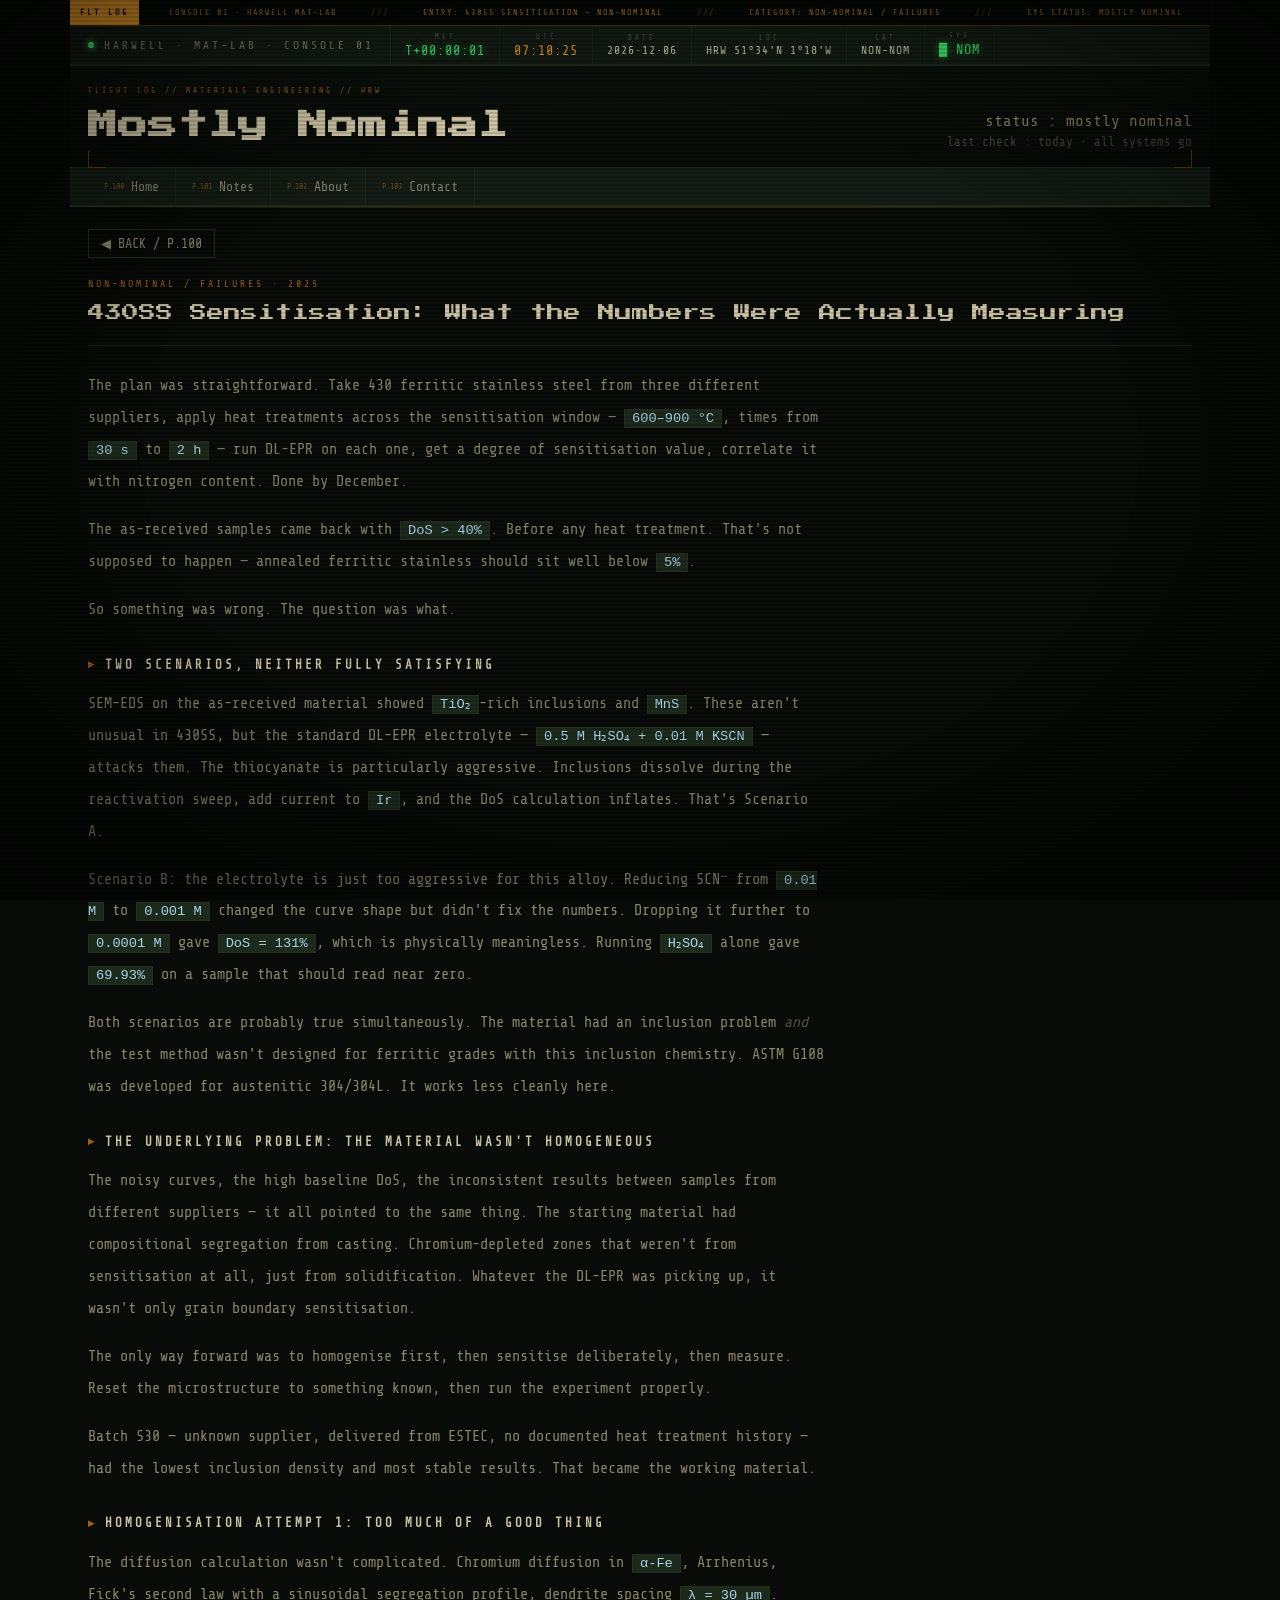
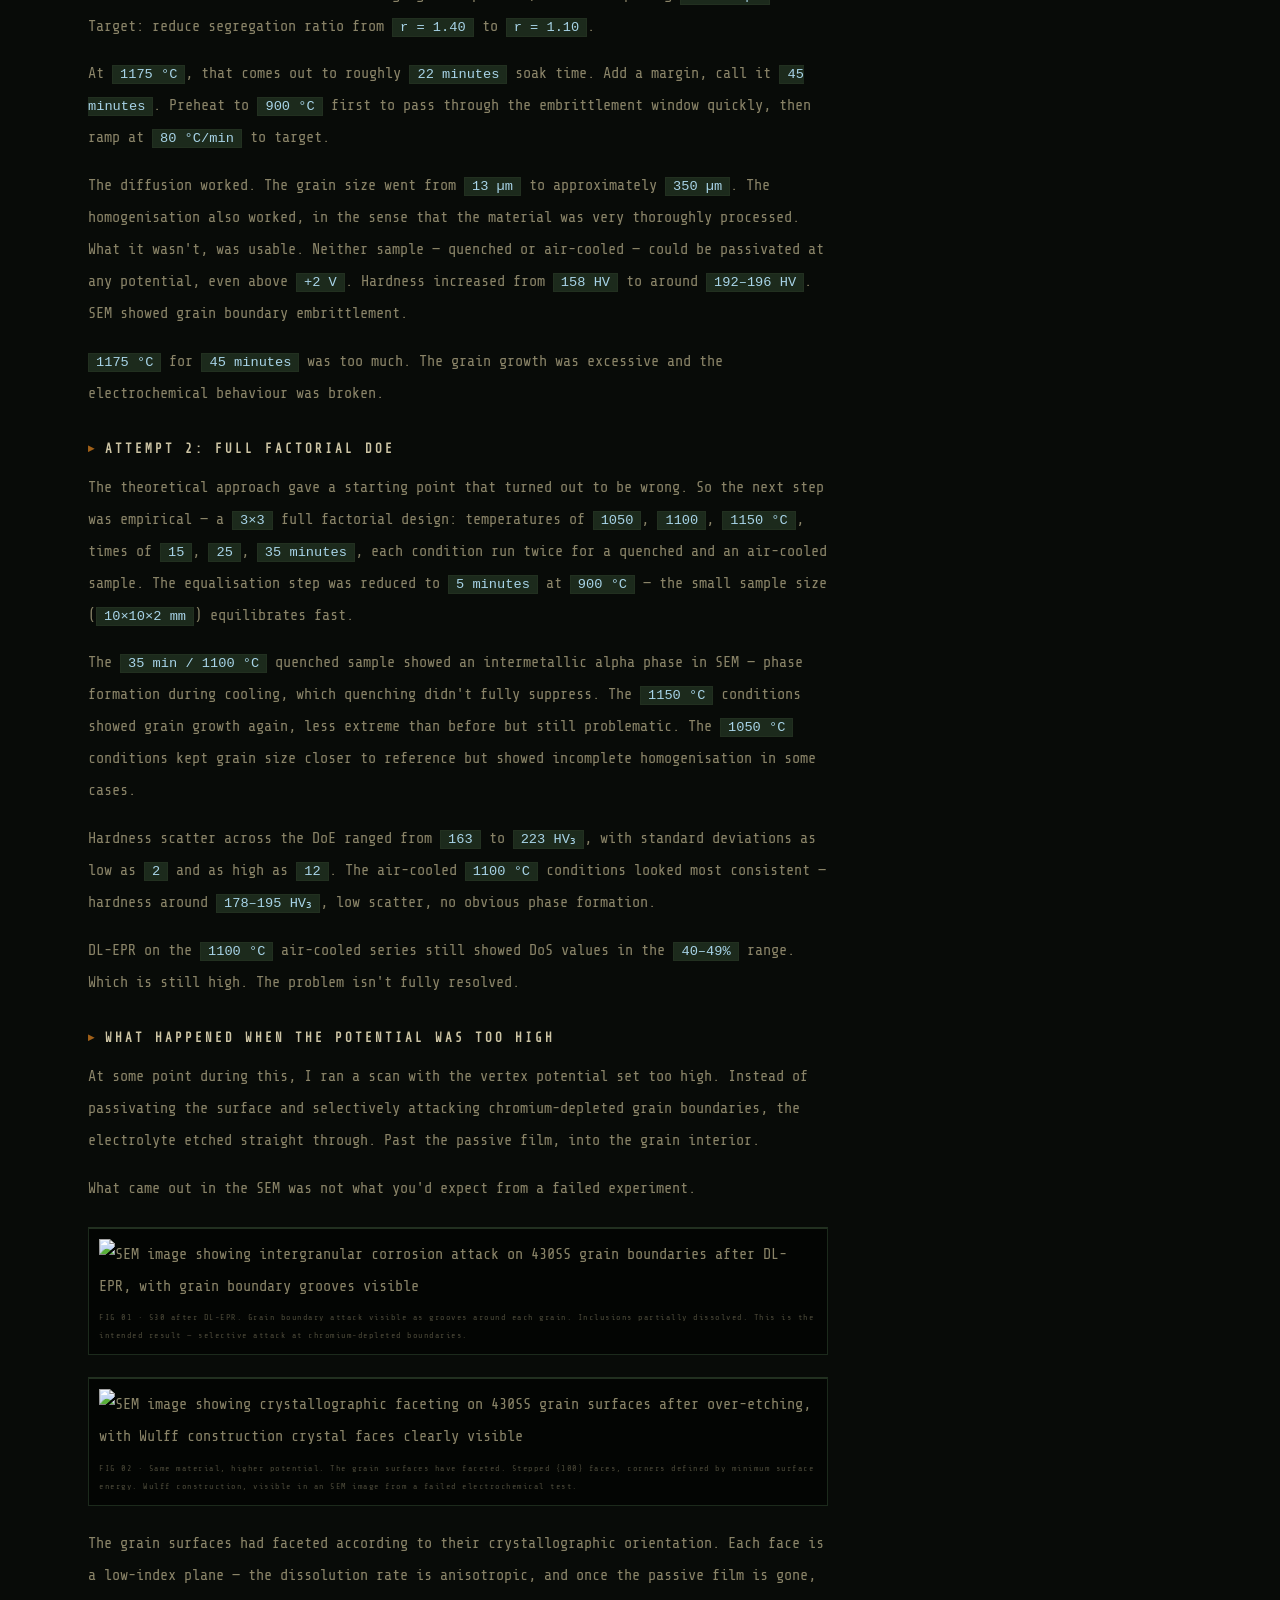
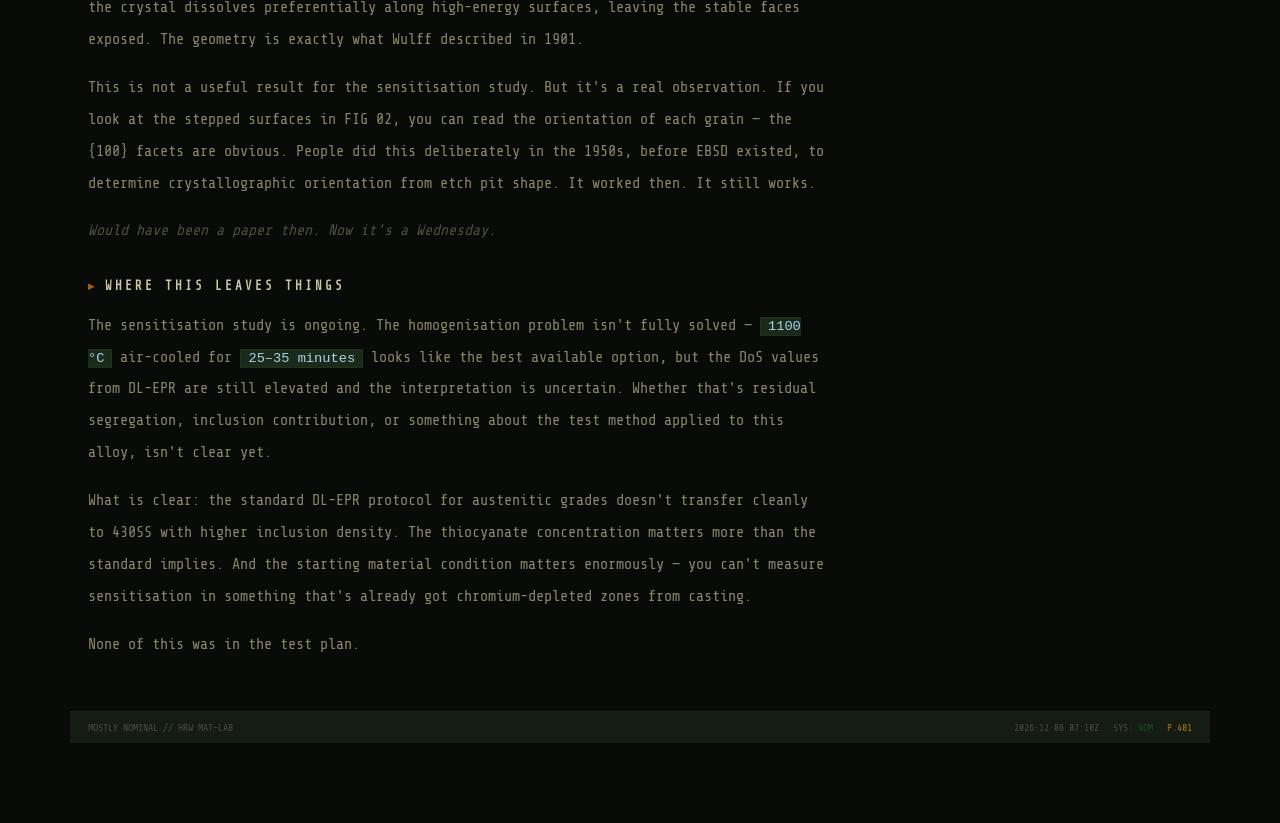
==== commit a9e2e6f0: "Update title and description for ss430-dl-epr.html" ====
--- a/articles/ss430-dl-epr.html
+++ b/articles/ss430-dl-epr.html
@@ -3,10 +3,10 @@
 <head>
   <meta charset="UTF-8" />
   <meta name="viewport" content="width=device-width, initial-scale=1.0" />
-  <title>SS430 Sensitisation via DL-EPR — Mostly Nominal</title>
-  <meta name="description" content="Double-loop electrochemical potentiokinetic reactivation testing on ferritic stainless steel SS430. Sensitisation study, surface prep observations, and anomalous curve behaviour.">
+  <title>When the Experiment Goes Wrong and You Learn Something Anyway — Mostly Nominal</title>
+  <meta name="description" content="Trying to measure sensitization in 430SS. DL-EPR gave nonsense numbers. Then the homogenisation furnace ran too hot. Then the crystals came out.">
   <meta name="robots" content="index, follow">
-  <meta property="og:title" content="SS430 Sensitisation via DL-EPR — Mostly Nominal">
+  <meta property="og:title" content="When the Experiment Goes Wrong and You Learn Something Anyway — Mostly Nominal">
   <meta property="og:type" content="article">
   <link rel="icon" type="image/png" href="../favicon.png">
   <link href="https://fonts.googleapis.com/css2?family=Press+Start+2P&family=Share+Tech+Mono&display=swap" rel="stylesheet" />
@@ -19,15 +19,13 @@
     <div class="ticker-label">FLT LOG</div>
     <div class="ticker-track">
       <span>CONSOLE 01 · HARWELL MAT-LAB</span><span class="sep">///</span>
-      <span>ACTIVE EXPERIMENT: DL-EPR FERRITIC SS430</span><span class="sep">///</span>
-      <span>SENSITISATION STUDY · IN PROGRESS</span><span class="sep">///</span>
-      <span>0.5M H₂SO₄ + 0.01M KSCN · RT</span><span class="sep">///</span>
-      <span>SYS STATUS: NOMINAL</span><span class="sep">///</span>
+      <span>ENTRY: 430SS SENSITISATION — NON-NOMINAL</span><span class="sep">///</span>
+      <span>CATEGORY: NON-NOMINAL / FAILURES</span><span class="sep">///</span>
+      <span>SYS STATUS: MOSTLY NOMINAL</span><span class="sep">///</span>
       <span>CONSOLE 01 · HARWELL MAT-LAB</span><span class="sep">///</span>
-      <span>ACTIVE EXPERIMENT: DL-EPR FERRITIC SS430</span><span class="sep">///</span>
-      <span>SENSITISATION STUDY · IN PROGRESS</span><span class="sep">///</span>
-      <span>0.5M H₂SO₄ + 0.01M KSCN · RT</span><span class="sep">///</span>
-      <span>SYS STATUS: NOMINAL</span><span class="sep">///</span>
+      <span>ENTRY: 430SS SENSITISATION — NON-NOMINAL</span><span class="sep">///</span>
+      <span>CATEGORY: NON-NOMINAL / FAILURES</span><span class="sep">///</span>
+      <span>SYS STATUS: MOSTLY NOMINAL</span><span class="sep">///</span>
     </div>
   </div>
 
@@ -52,7 +50,7 @@
       </div>
       <div class="r-cell">
         <span class="r-lbl">CAT</span>
-        <span class="r-val c">MAT ENG</span>
+        <span class="r-val c">NON-NOM</span>
       </div>
       <div class="r-cell">
         <span class="r-lbl">SYS</span>
@@ -83,65 +81,82 @@
 
     <a class="back" href="../index.html">◀ BACK / P.100</a>
 
-    <div class="post-cat">MATERIALS ENGINEERING · 2026</div>
-    <div class="post-title">SS430 Sensitisation via DL-EPR</div>
+    <div class="post-cat">NON-NOMINAL / FAILURES · 2025</div>
+    <div class="post-title">430SS Sensitisation: What the Numbers Were Actually Measuring</div>
 
     <div class="post-body">
 
-      <p>Double-loop electrochemical potentiokinetic reactivation — DL-EPR — is one of the cleaner
-         ways to quantify sensitisation in stainless steels without sectioning. You scan anodic,
-         hold, then scan back cathodic. The ratio of reactivation peak current (<code>Ir</code>)
-         to activation peak current (<code>Ia</code>) gives you a sensitisation degree.
-         Simple in principle. Less simple in practice.</p>
+      <p>The plan was straightforward. Take 430 ferritic stainless steel from three different suppliers, apply heat treatments across the sensitisation window — <code>600–900 °C</code>, times from <code>30 s</code> to <code>2 h</code> — run DL-EPR on each one, get a degree of sensitisation value, correlate it with nitrogen content. Done by December.</p>
 
-      <h3>Material and condition</h3>
+      <p>The as-received samples came back with <code>DoS > 40%</code>. Before any heat treatment. That's not supposed to happen — annealed ferritic stainless should sit well below <code>5%</code>.</p>
 
-      <p>Grade SS430. Ferritic. 17 wt% Cr, no intentional stabilisation. Supplied as sheet,
-         cold-rolled. Two conditions tested: as-received, and sensitised by isothermal anneal
-         at 700 °C / 1 h followed by air cool. The anneal puts you squarely in the sensitisation
-         window for ferritic grades — carbide and nitride precipitation at grain boundaries,
-         chromium depletion around them.</p>
+      <p>So something was wrong. The question was what.</p>
 
-      <h3>Test setup</h3>
+      <h3>Two scenarios, neither fully satisfying</h3>
 
-      <p>Electrolyte: <code>0.5 M H₂SO₄ + 0.01 M KSCN</code> at room temperature. KSCN
-         suppresses repassivation on the reverse scan, which sharpens the reactivation peak
-         and improves sensitivity. Three-electrode cell: working electrode (sample), Ag/AgCl
-         reference, Pt counter. Scan rate: 1.67 mV/s. Activation scan from −0.6 V to +0.3 V
-         vs. OCP; reactivation scan back to −0.6 V.</p>
+      <p>SEM-EDS on the as-received material showed <code>TiO₂</code>-rich inclusions and <code>MnS</code>. These aren't unusual in 430SS, but the standard DL-EPR electrolyte — <code>0.5 M H₂SO₄ + 0.01 M KSCN</code> — attacks them. The thiocyanate is particularly aggressive. Inclusions dissolve during the reactivation sweep, add current to <code>Ir</code>, and the DoS calculation inflates. That's Scenario A.</p>
 
-      <p>Surface prep: SiC grind to 1200 grit, finish with 1 µm diamond suspension,
-         degrease with acetone and IPA, dry under N₂. Masked with lacquer to expose
-         a defined area — nominally 1 cm².</p>
+      <p>Scenario B: the electrolyte is just too aggressive for this alloy. Reducing SCN⁻ from <code>0.01 M</code> to <code>0.001 M</code> changed the curve shape but didn't fix the numbers. Dropping it further to <code>0.0001 M</code> gave <code>DoS = 131%</code>, which is physically meaningless. Running <code>H₂SO₄</code> alone gave <code>69.93%</code> on a sample that should read near zero.</p>
 
-      <h3>What happened</h3>
+      <p>Both scenarios are probably true simultaneously. The material had an inclusion problem <em>and</em> the test method wasn't designed for ferritic grades with this inclusion chemistry. ASTM G108 was developed for austenitic 304/304L. It works less cleanly here.</p>
 
-      <p>The sensitised sample gave a clear reactivation peak as expected. The as-received
-         sample — theoretically not sensitised — also showed a small but repeatable
-         reactivation peak. <code>Ir/Ia</code> around 0.04. Low, but non-zero. Three repeats,
-         same result. Not noise.</p>
+      <h3>The underlying problem: the material wasn't homogeneous</h3>
 
-      <p>Two possibilities. First: the as-received material already has some degree of
-         sensitisation from the rolling and any thermal history in processing. Ferritic grades
-         sensitise faster than austenitics and at lower temperatures — you don't need much.
-         Second: surface prep artefact. If the diamond polishing step isn't fully removing
-         the deformed layer from grinding, you can get anomalous current contributions on
-         the reverse scan.</p>
+      <p>The noisy curves, the high baseline DoS, the inconsistent results between samples from different suppliers — it all pointed to the same thing. The starting material had compositional segregation from casting. Chromium-depleted zones that weren't from sensitisation at all, just from solidification. Whatever the DL-EPR was picking up, it wasn't only grain boundary sensitisation.</p>
 
-      <p>Ran a quick check — electropolished one sample instead of mechanical polish.
-         Reactivation peak dropped. Not eliminated, but dropped. So probably both factors
-         contributing.</p>
+      <p>The only way forward was to homogenise first, then sensitise deliberately, then measure. Reset the microstructure to something known, then run the experiment properly.</p>
 
-      <h3>Where this is going</h3>
+      <p>Batch S30 — unknown supplier, delivered from ESTEC, no documented heat treatment history — had the lowest inclusion density and most stable results. That became the working material.</p>
 
-      <p>Need to rerun with electropolished surfaces as standard. Also want to try a shorter
-         anneal — 30 min at 700 °C — to see if I can capture an intermediate sensitisation
-         degree and get a better calibration of the <code>Ir/Ia</code> scale for this
-         specific material lot. The KSCN concentration might also be worth varying; some
-         literature suggests 0.005 M gives better peak resolution for ferritics.</p>
+      <h3>Homogenisation attempt 1: too much of a good thing</h3>
 
-      <p>Mostly nominal. Curve is behaving. Just need to understand what it's actually
-         telling me before I trust it.</p>
+      <p>The diffusion calculation wasn't complicated. Chromium diffusion in <code>α-Fe</code>, Arrhenius, Fick's second law with a sinusoidal segregation profile, dendrite spacing <code>λ = 30 µm</code>. Target: reduce segregation ratio from <code>r = 1.40</code> to <code>r = 1.10</code>.</p>
+
+      <p>At <code>1175 °C</code>, that comes out to roughly <code>22 minutes</code> soak time. Add a margin, call it <code>45 minutes</code>. Preheat to <code>900 °C</code> first to pass through the embrittlement window quickly, then ramp at <code>80 °C/min</code> to target.</p>
+
+      <p>The diffusion worked. The grain size went from <code>13 µm</code> to approximately <code>350 µm</code>. The homogenisation also worked, in the sense that the material was very thoroughly processed. What it wasn't, was usable. Neither sample — quenched or air-cooled — could be passivated at any potential, even above <code>+2 V</code>. Hardness increased from <code>158 HV</code> to around <code>192–196 HV</code>. SEM showed grain boundary embrittlement.</p>
+
+      <p><code>1175 °C</code> for <code>45 minutes</code> was too much. The grain growth was excessive and the electrochemical behaviour was broken.</p>
+
+      <h3>Attempt 2: full factorial DoE</h3>
+
+      <p>The theoretical approach gave a starting point that turned out to be wrong. So the next step was empirical — a <code>3×3</code> full factorial design: temperatures of <code>1050</code>, <code>1100</code>, <code>1150 °C</code>, times of <code>15</code>, <code>25</code>, <code>35 minutes</code>, each condition run twice for a quenched and an air-cooled sample. The equalisation step was reduced to <code>5 minutes</code> at <code>900 °C</code> — the small sample size (<code>10×10×2 mm</code>) equilibrates fast.</p>
+
+      <p>The <code>35 min / 1100 °C</code> quenched sample showed an intermetallic alpha phase in SEM — phase formation during cooling, which quenching didn't fully suppress. The <code>1150 °C</code> conditions showed grain growth again, less extreme than before but still problematic. The <code>1050 °C</code> conditions kept grain size closer to reference but showed incomplete homogenisation in some cases.</p>
+
+      <p>Hardness scatter across the DoE ranged from <code>163</code> to <code>223 HV₃</code>, with standard deviations as low as <code>2</code> and as high as <code>12</code>. The air-cooled <code>1100 °C</code> conditions looked most consistent — hardness around <code>178–195 HV₃</code>, low scatter, no obvious phase formation.</p>
+
+      <p>DL-EPR on the <code>1100 °C</code> air-cooled series still showed DoS values in the <code>40–49%</code> range. Which is still high. The problem isn't fully resolved.</p>
+
+      <h3>What happened when the potential was too high</h3>
+
+      <p>At some point during this, I ran a scan with the vertex potential set too high. Instead of passivating the surface and selectively attacking chromium-depleted grain boundaries, the electrolyte etched straight through. Past the passive film, into the grain interior.</p>
+
+      <p>What came out in the SEM was not what you'd expect from a failed experiment.</p>
+
+      <figure class="fig">
+        <img src="../assets/img/sem_igc.jpeg" alt="SEM image showing intergranular corrosion attack on 430SS grain boundaries after DL-EPR, with grain boundary grooves visible" />
+        <figcaption>FIG 01 · S30 after DL-EPR. Grain boundary attack visible as grooves around each grain. Inclusions partially dissolved. This is the intended result — selective attack at chromium-depleted boundaries.</figcaption>
+      </figure>
+
+      <figure class="fig">
+        <img src="../assets/img/sem_wulff.jpeg" alt="SEM image showing crystallographic faceting on 430SS grain surfaces after over-etching, with Wulff construction crystal faces clearly visible" />
+        <figcaption>FIG 02 · Same material, higher potential. The grain surfaces have faceted. Stepped {100} faces, corners defined by minimum surface energy. Wulff construction, visible in an SEM image from a failed electrochemical test.</figcaption>
+      </figure>
+
+      <p>The grain surfaces had faceted according to their crystallographic orientation. Each face is a low-index plane — the dissolution rate is anisotropic, and once the passive film is gone, the crystal dissolves preferentially along high-energy surfaces, leaving the stable faces exposed. The geometry is exactly what Wulff described in 1901.</p>
+
+      <p>This is not a useful result for the sensitisation study. But it's a real observation. If you look at the stepped surfaces in FIG 02, you can read the orientation of each grain — the {100} facets are obvious. People did this deliberately in the 1950s, before EBSD existed, to determine crystallographic orientation from etch pit shape. It worked then. It still works.</p>
+
+      <p><em>Would have been a paper then. Now it's a Wednesday.</em></p>
+
+      <h3>Where this leaves things</h3>
+
+      <p>The sensitisation study is ongoing. The homogenisation problem isn't fully solved — <code>1100 °C</code> air-cooled for <code>25–35 minutes</code> looks like the best available option, but the DoS values from DL-EPR are still elevated and the interpretation is uncertain. Whether that's residual segregation, inclusion contribution, or something about the test method applied to this alloy, isn't clear yet.</p>
+
+      <p>What is clear: the standard DL-EPR protocol for austenitic grades doesn't transfer cleanly to 430SS with higher inclusion density. The thiocyanate concentration matters more than the standard implies. And the starting material condition matters enormously — you can't measure sensitisation in something that's already got chromium-depleted zones from casting.</p>
+
+      <p>None of this was in the test plan.</p>
 
     </div><!-- /.post-body -->
 
@@ -152,7 +167,7 @@
     <div class="fc">
       <span id="footer-ts">----·--·-- --:--Z</span>
       <span>SYS: <span style="color:var(--g-line)">NOM</span></span>
-      <span class="pn">P.101</span>
+      <span class="pn">P.401</span>
     </div>
   </footer>
 
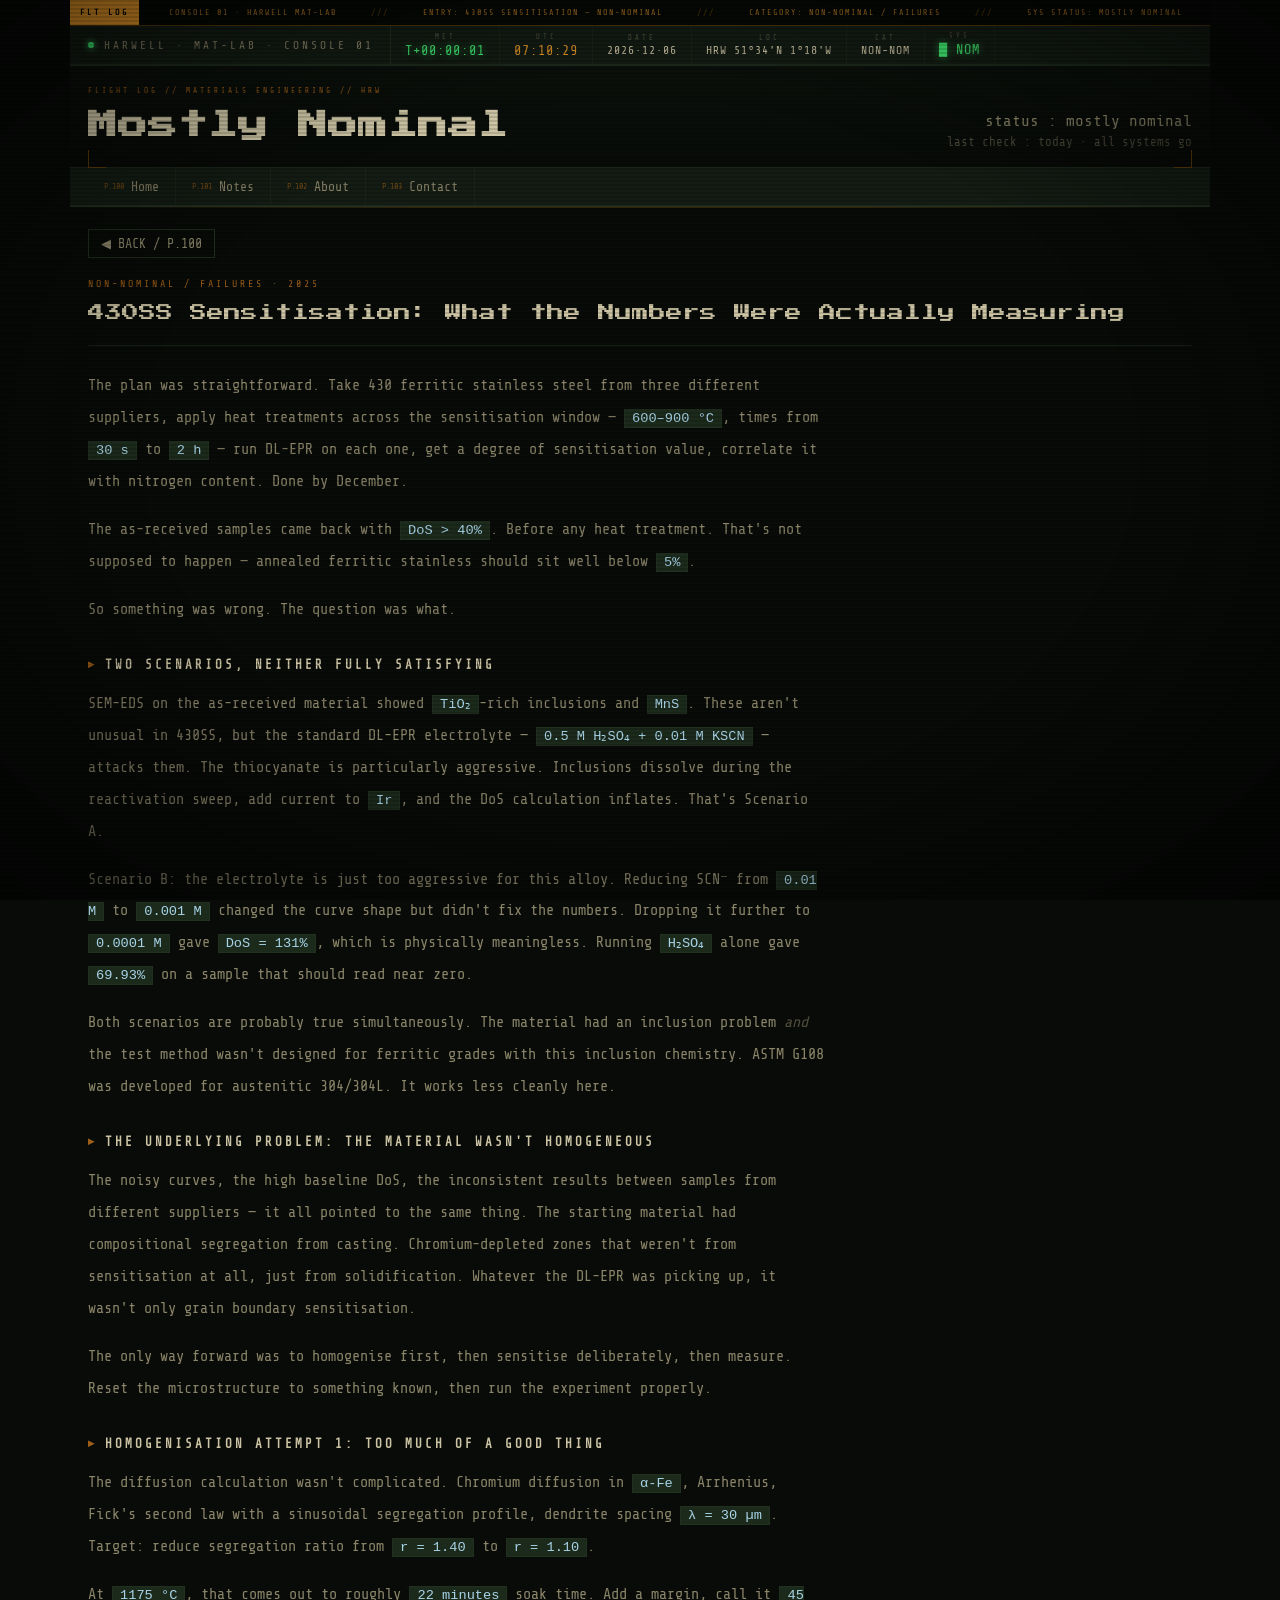
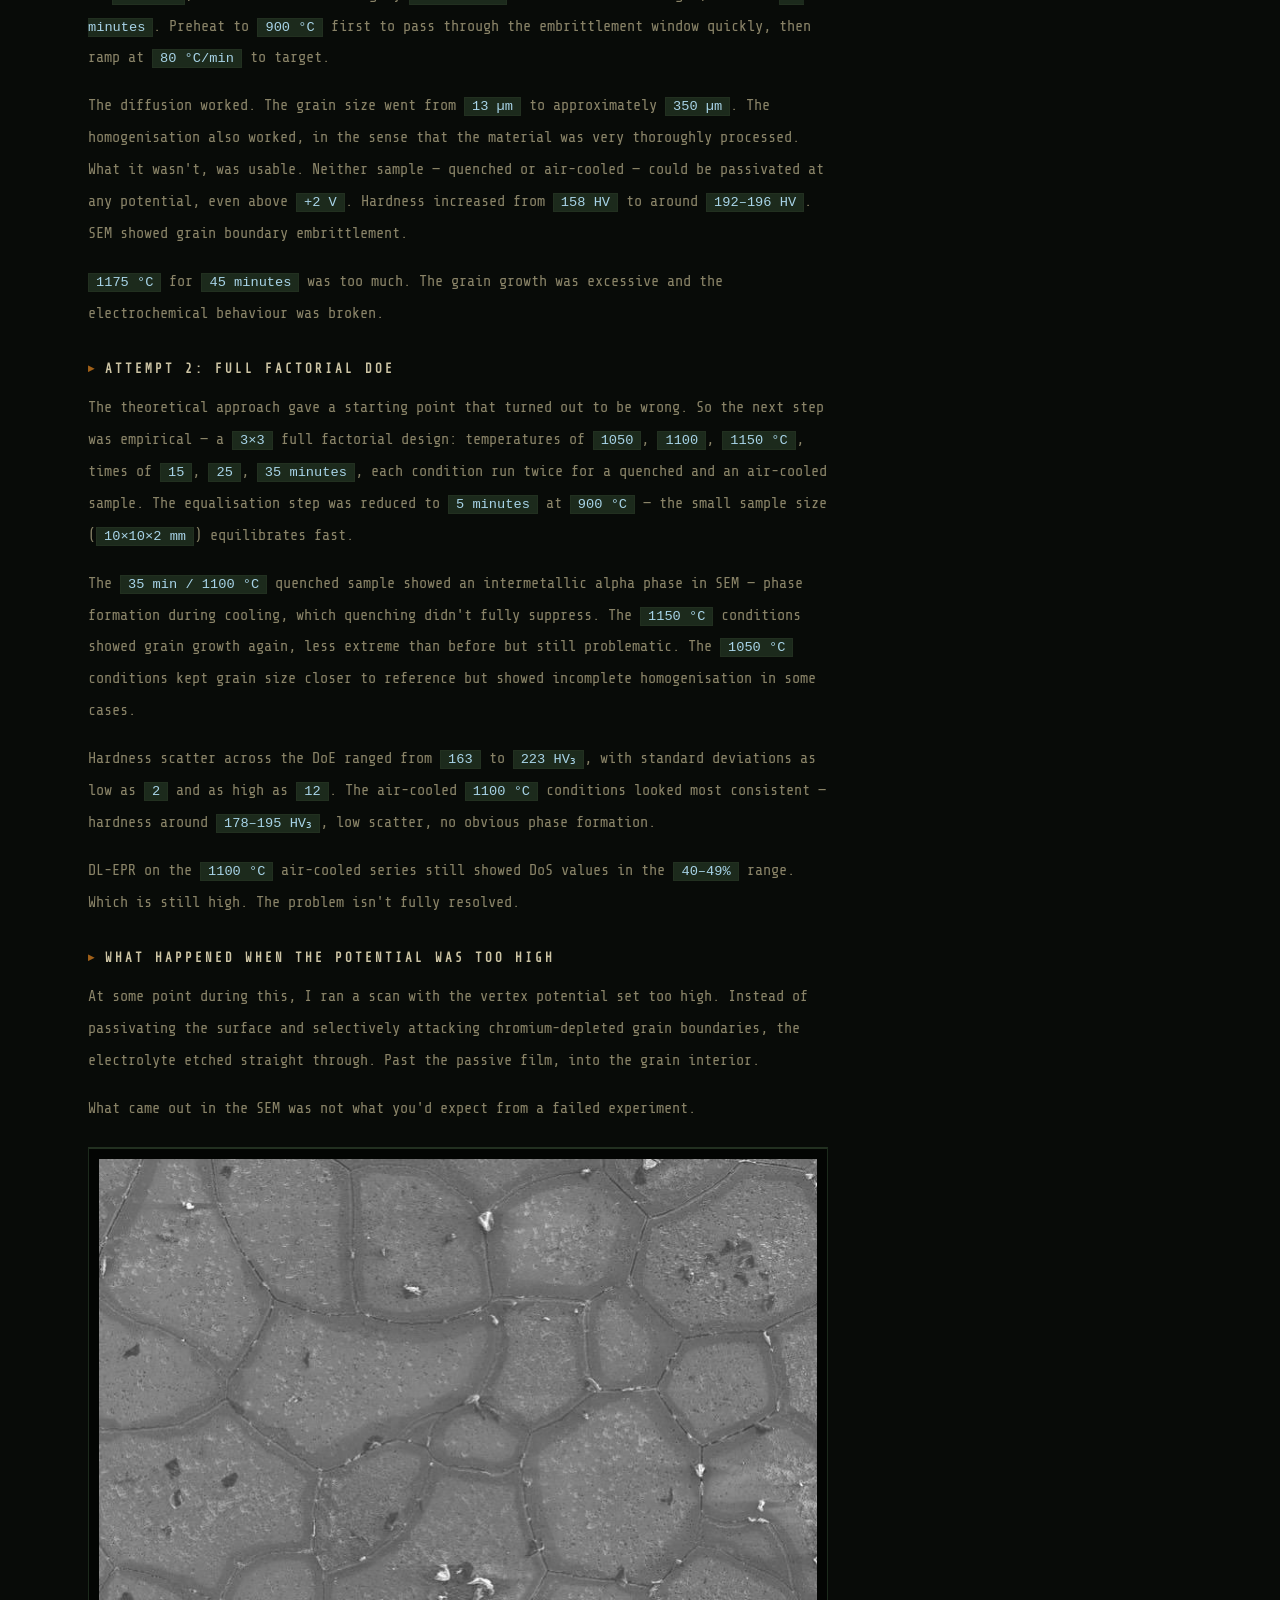
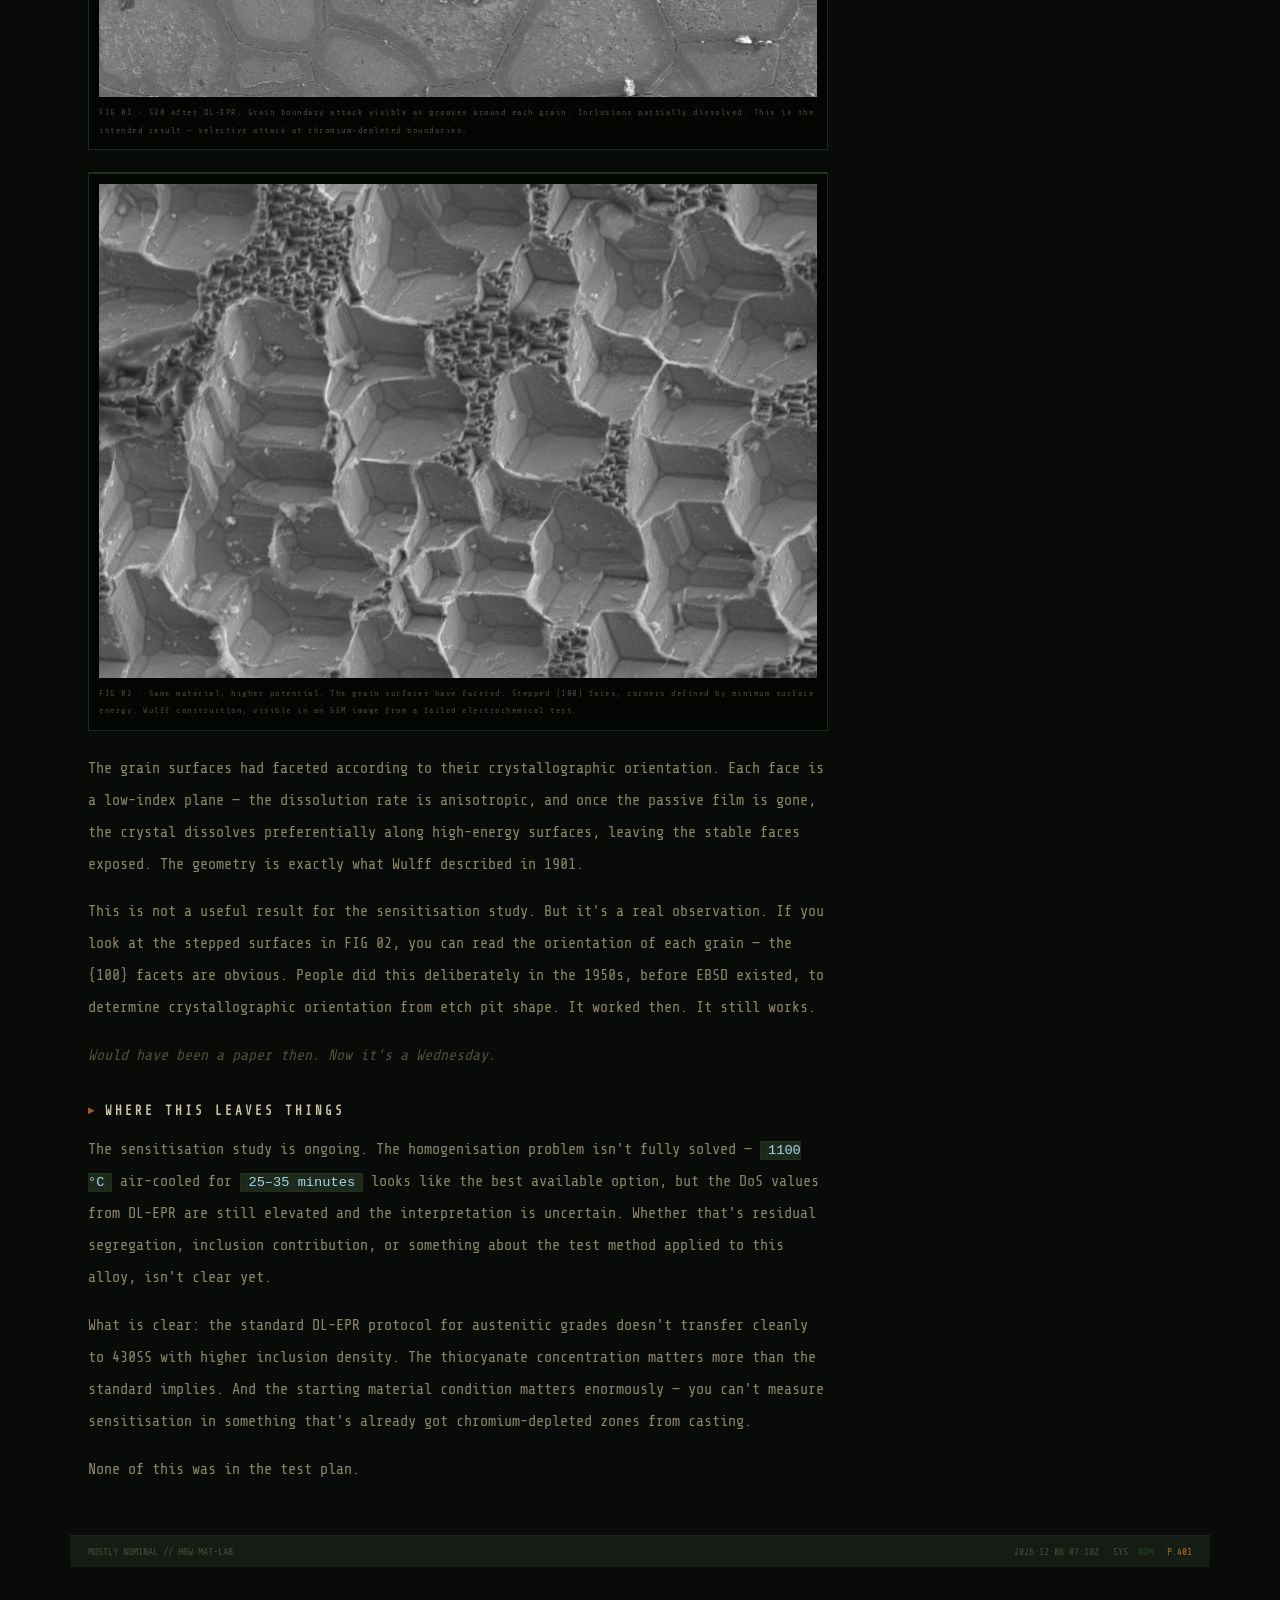
==== commit 8cf76a06: "Remove Batch S30 reference from DL-EPR article Removed paragraph about Batch S30 as working material" ====
--- a/articles/ss430-dl-epr.html
+++ b/articles/ss430-dl-epr.html
@@ -106,8 +106,6 @@
 
       <p>The only way forward was to homogenise first, then sensitise deliberately, then measure. Reset the microstructure to something known, then run the experiment properly.</p>
 
-      <p>Batch S30 — unknown supplier, delivered from ESTEC, no documented heat treatment history — had the lowest inclusion density and most stable results. That became the working material.</p>
-
       <h3>Homogenisation attempt 1: too much of a good thing</h3>
 
       <p>The diffusion calculation wasn't complicated. Chromium diffusion in <code>α-Fe</code>, Arrhenius, Fick's second law with a sinusoidal segregation profile, dendrite spacing <code>λ = 30 µm</code>. Target: reduce segregation ratio from <code>r = 1.40</code> to <code>r = 1.10</code>.</p>
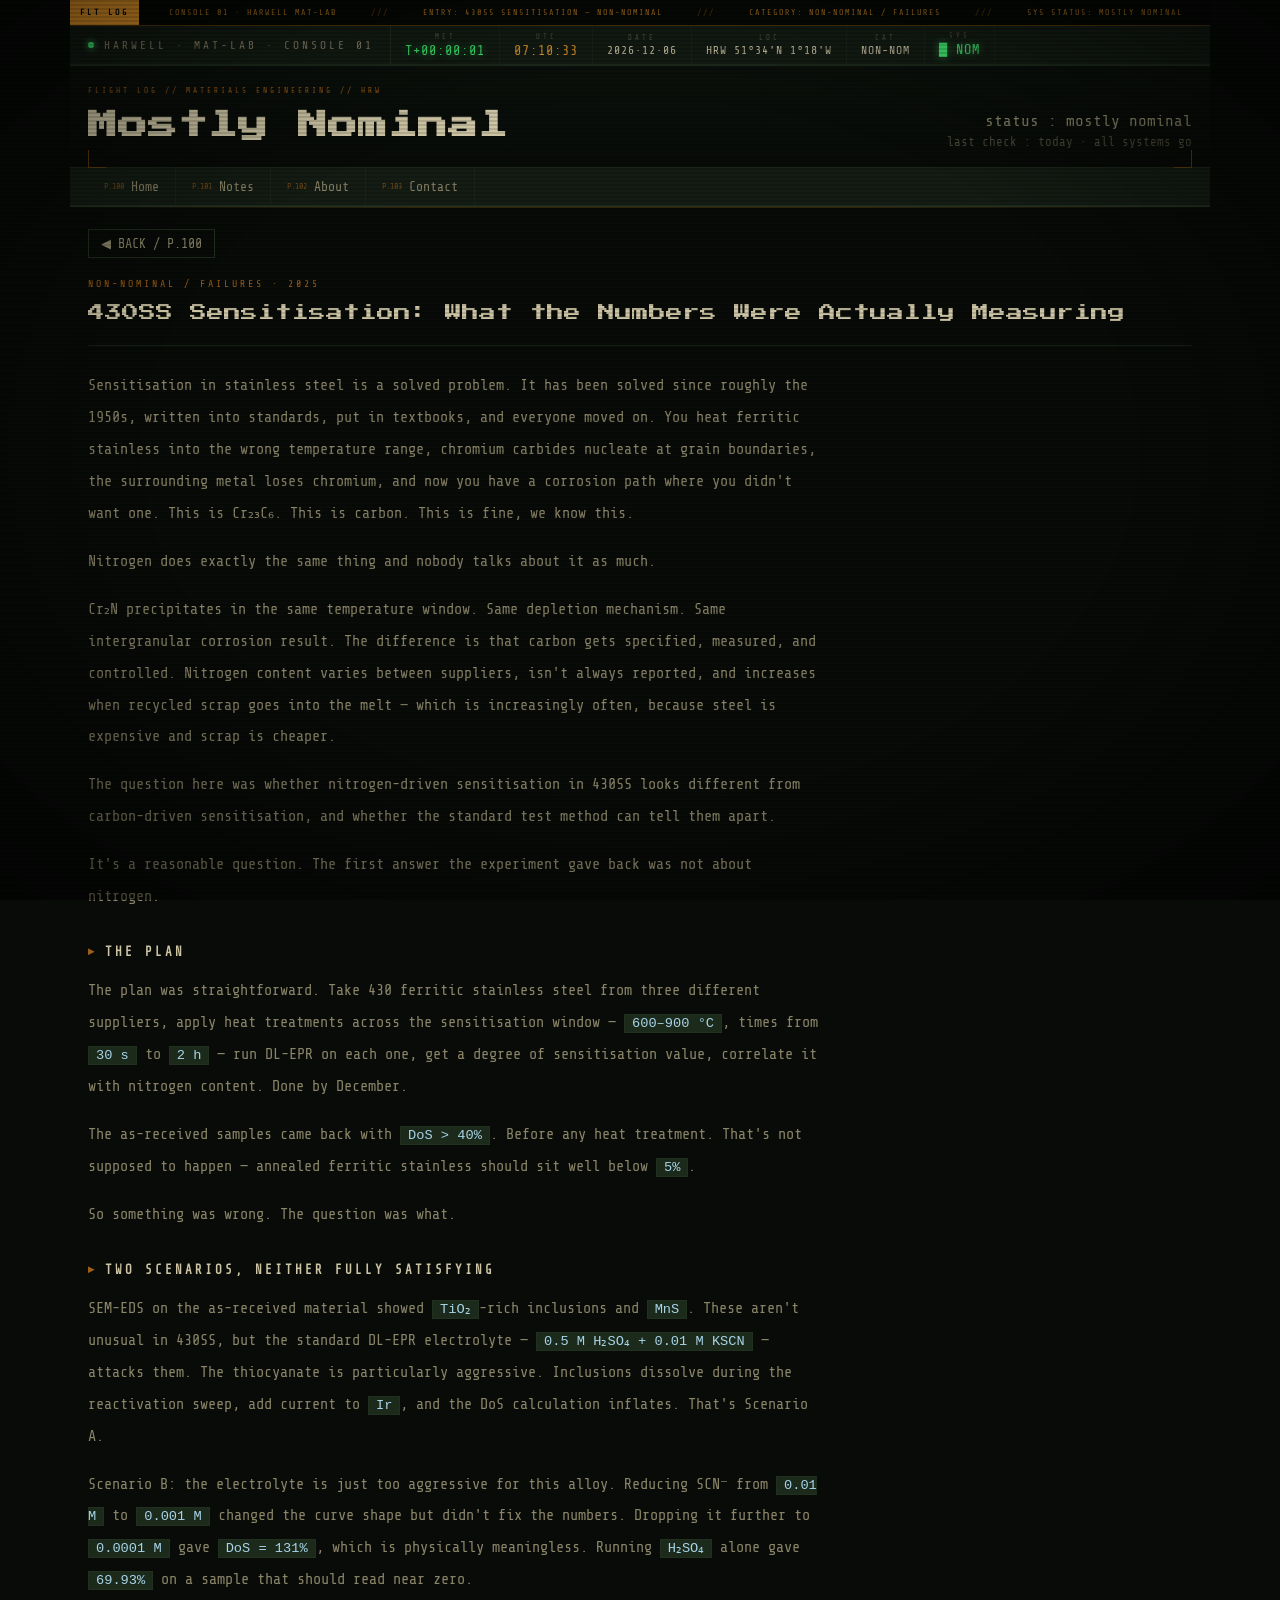
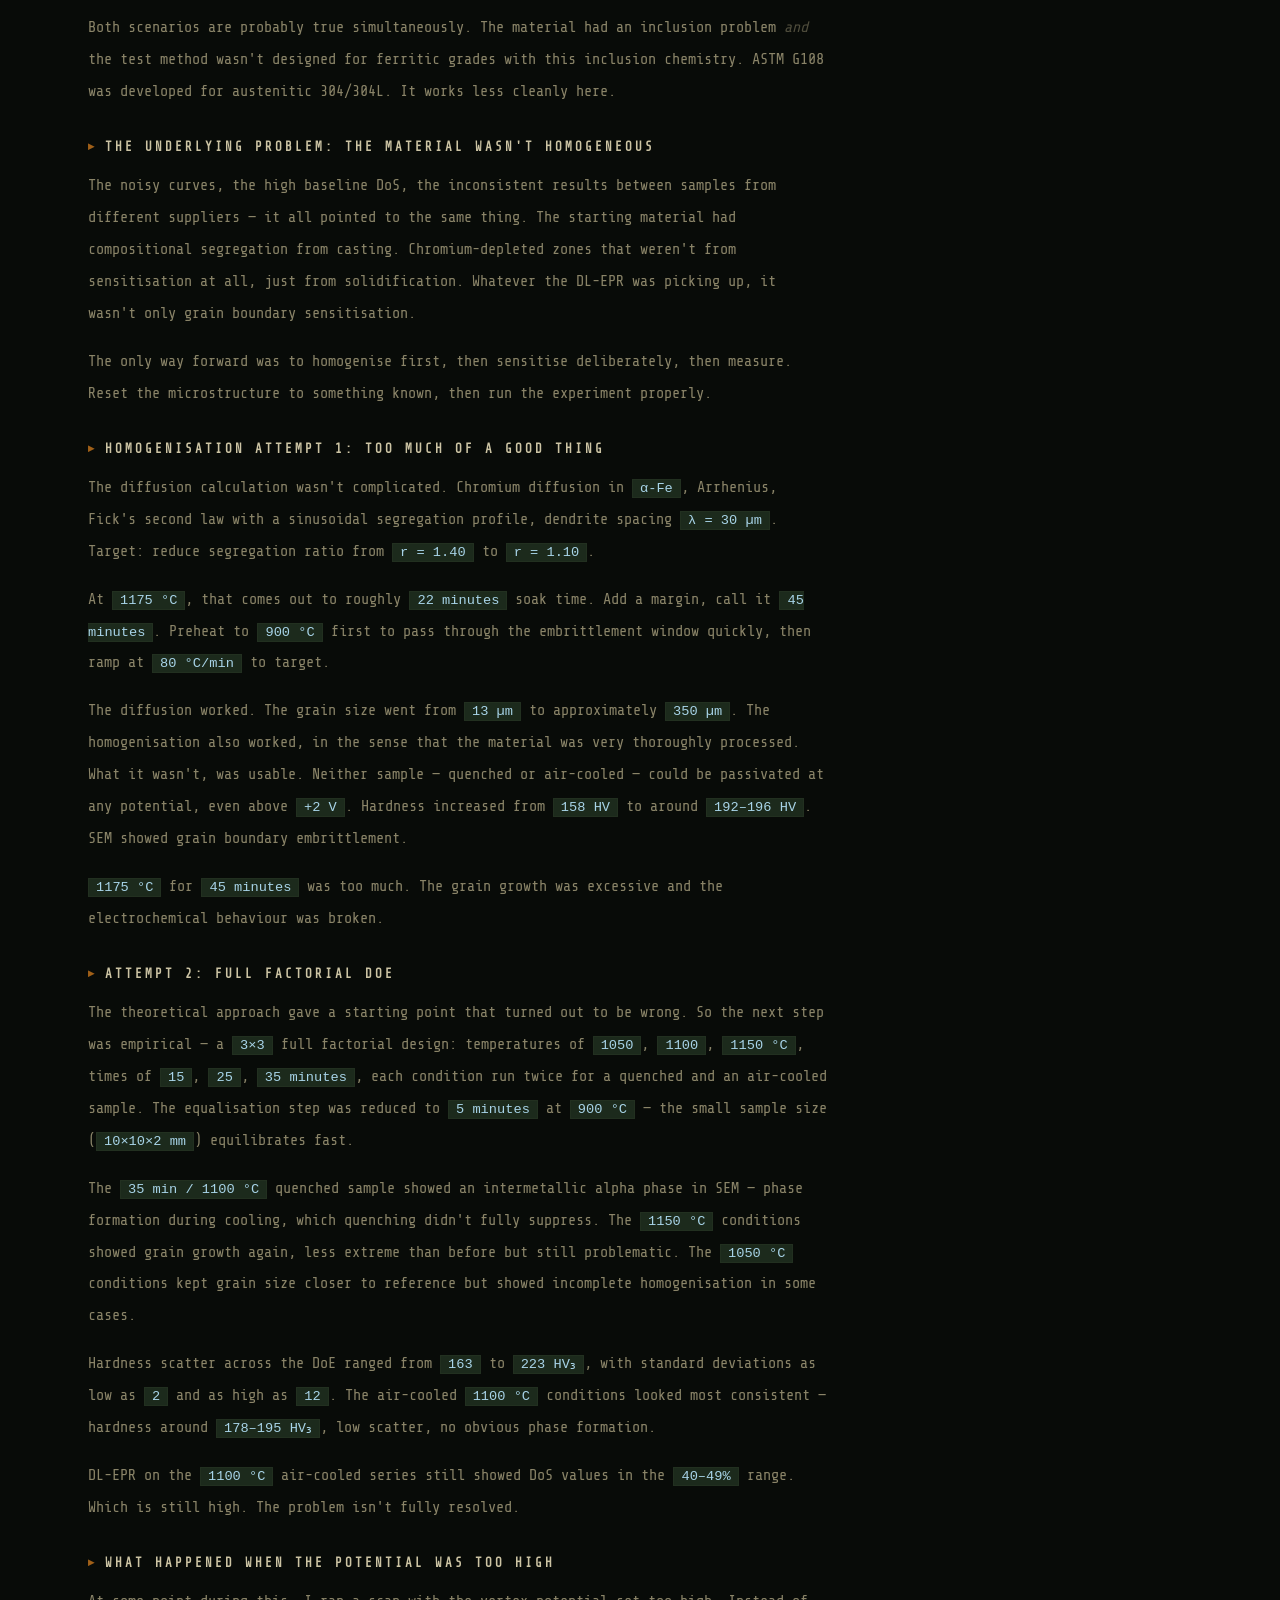
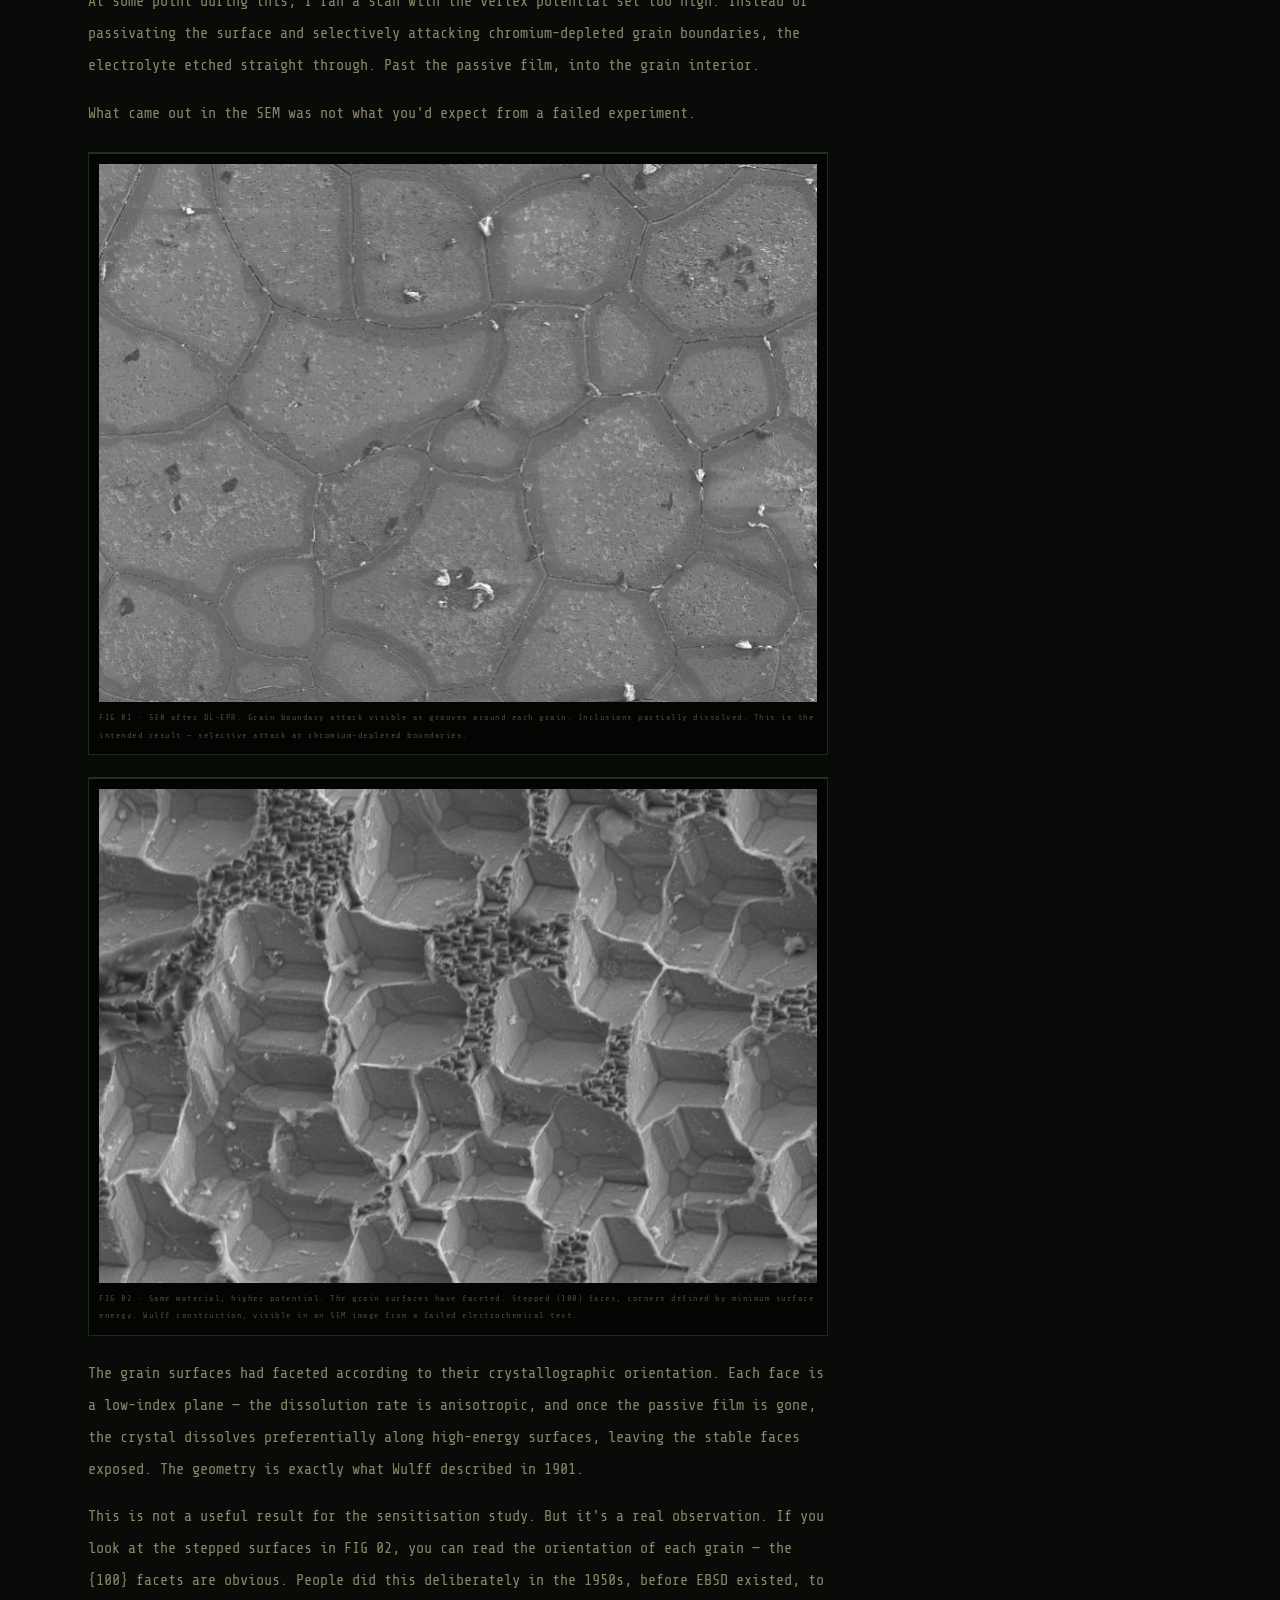
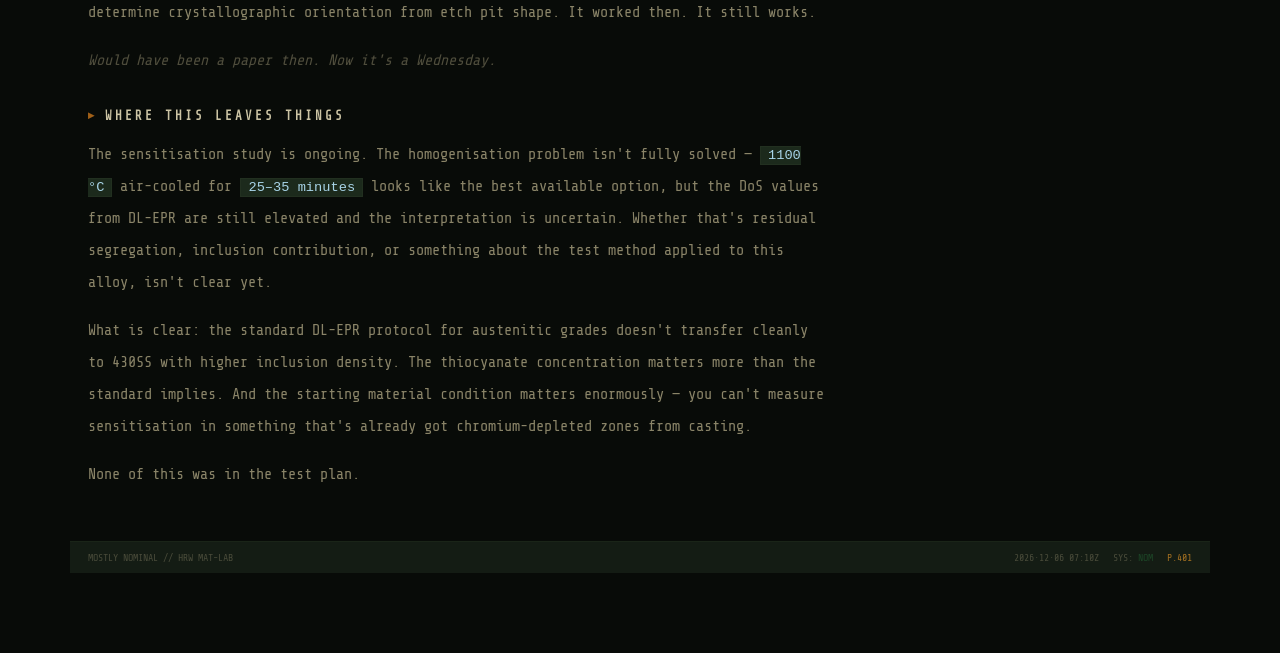
==== commit 8a9a162e: "Enhance article on 430SS sensitisation with nitrogen insights Added detailed explanation of nitrogen" ====
--- a/articles/ss430-dl-epr.html
+++ b/articles/ss430-dl-epr.html
@@ -85,6 +85,18 @@
     <div class="post-title">430SS Sensitisation: What the Numbers Were Actually Measuring</div>
 
     <div class="post-body">
+
+      <p>Sensitisation in stainless steel is a solved problem. It has been solved since roughly the 1950s, written into standards, put in textbooks, and everyone moved on. You heat ferritic stainless into the wrong temperature range, chromium carbides nucleate at grain boundaries, the surrounding metal loses chromium, and now you have a corrosion path where you didn't want one. This is Cr₂₃C₆. This is carbon. This is fine, we know this.</p>
+
+      <p>Nitrogen does exactly the same thing and nobody talks about it as much.</p>
+
+      <p>Cr₂N precipitates in the same temperature window. Same depletion mechanism. Same intergranular corrosion result. The difference is that carbon gets specified, measured, and controlled. Nitrogen content varies between suppliers, isn't always reported, and increases when recycled scrap goes into the melt — which is increasingly often, because steel is expensive and scrap is cheaper.</p>
+
+      <p>The question here was whether nitrogen-driven sensitisation in 430SS looks different from carbon-driven sensitisation, and whether the standard test method can tell them apart.</p>
+
+      <p>It's a reasonable question. The first answer the experiment gave back was not about nitrogen.</p>
+
+      <h3>The plan</h3>
 
       <p>The plan was straightforward. Take 430 ferritic stainless steel from three different suppliers, apply heat treatments across the sensitisation window — <code>600–900 °C</code>, times from <code>30 s</code> to <code>2 h</code> — run DL-EPR on each one, get a degree of sensitisation value, correlate it with nitrogen content. Done by December.</p>
 
